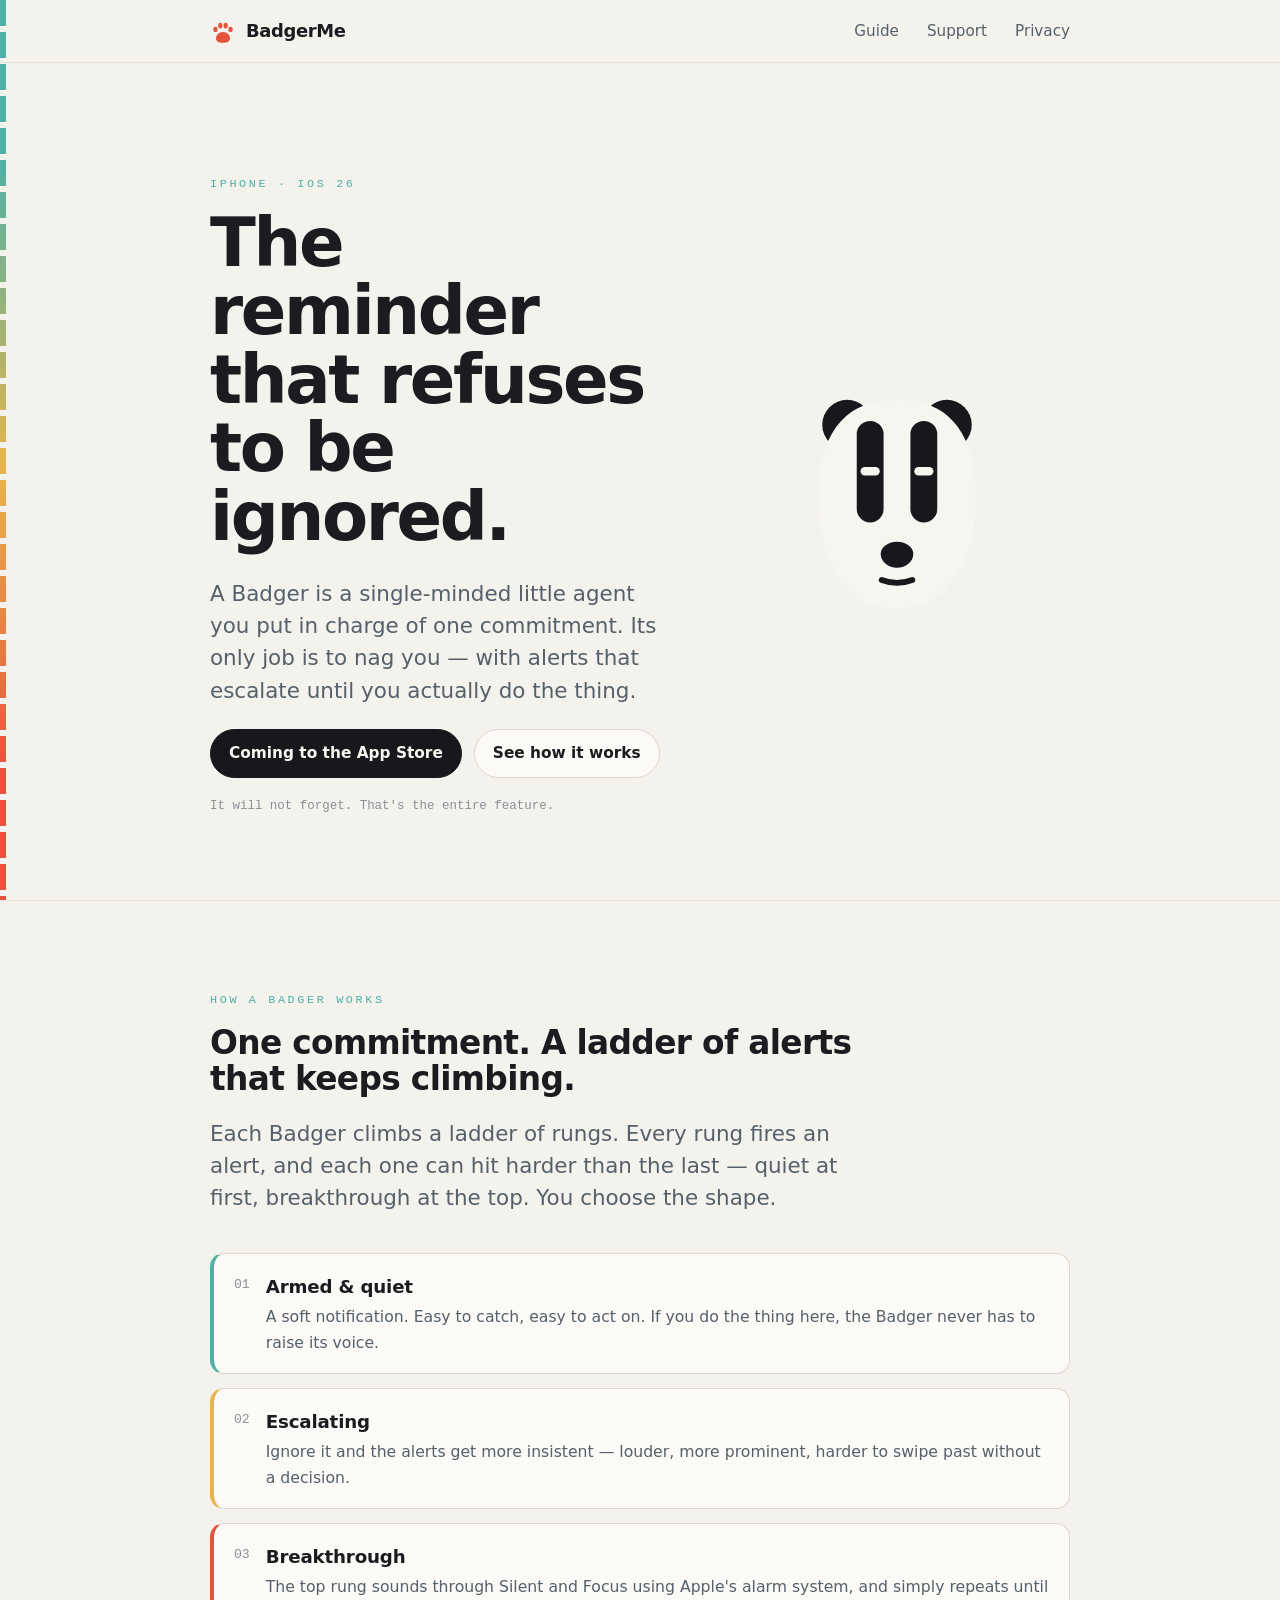
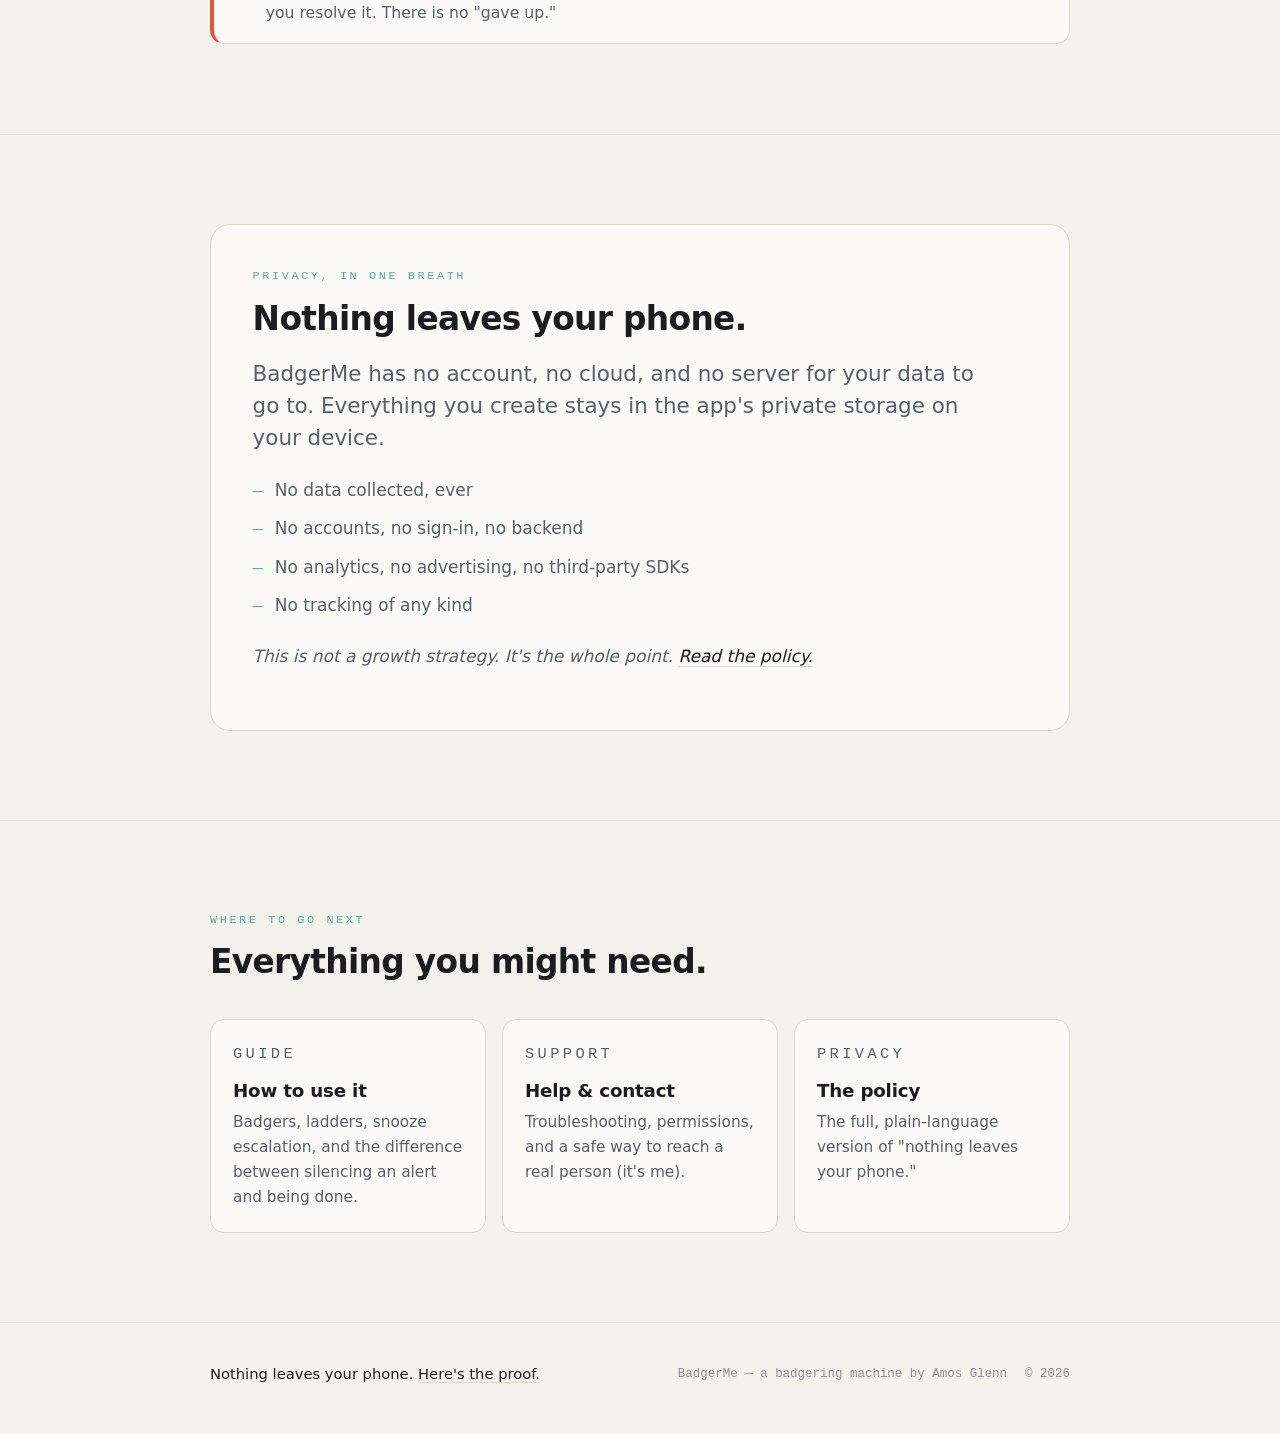
==== docs/index.html @ 1e29ae5a "changed name of pages directory" ====
<!DOCTYPE html>
<html lang="en">
<head>
<meta charset="utf-8">
<meta name="viewport" content="width=device-width, initial-scale=1">
<title>BadgerMe — the reminder that refuses to be ignored</title>
<meta name="description" content="BadgerMe puts a single-minded little agent in charge of one commitment. It nags you with alerts that escalate until you actually do the thing. On your device only — nothing is collected.">
<link rel="icon" href="data:image/svg+xml,%3Csvg%20xmlns='http://www.w3.org/2000/svg'%20viewBox='0%200%2048%2052'%3E%3Cg%20fill='%23e5533d'%3E%3Cellipse%20cx='10'%20cy='23'%20rx='4'%20ry='5'/%3E%3Cellipse%20cx='19'%20cy='16'%20rx='4'%20ry='5.5'/%3E%3Cellipse%20cx='29'%20cy='16'%20rx='4'%20ry='5.5'/%3E%3Cellipse%20cx='38'%20cy='23'%20rx='4'%20ry='5'/%3E%3Cpath%20d='M24%2028c8%200%2013%206%2013%2012%200%205-5%208-13%208s-13-3-13-8c0-6%205-12%2013-12z'/%3E%3C/g%3E%3C/svg%3E">
<link rel="stylesheet" href="styles.css">
</head>
<body>
<div class="spine-rail" aria-hidden="true"><div class="spine"></div></div>

<header class="site-head">
  <div class="wrap">
    <a class="brand" href="index.html" aria-label="BadgerMe home">
      <svg class="paw" viewBox="0 0 48 52" aria-hidden="true">
        <g fill="currentColor">
          <ellipse cx="10" cy="23" rx="4" ry="5"/>
          <ellipse cx="19" cy="16" rx="4" ry="5.5"/>
          <ellipse cx="29" cy="16" rx="4" ry="5.5"/>
          <ellipse cx="38" cy="23" rx="4" ry="5"/>
          <path d="M24 28c8 0 13 6 13 12 0 5-5 8-13 8s-13-3-13-8c0-6 5-12 13-12z"/>
        </g>
      </svg>
      <span class="wordmark">BadgerMe</span>
    </a>
    <nav class="nav" aria-label="Primary">
      <a href="guide.html">Guide</a>
      <a href="support.html">Support</a>
      <a href="privacy.html">Privacy</a>
    </nav>
  </div>
</header>

<main>
  <section class="hero">
    <div class="wrap hero-grid">
      <div>
        <p class="eyebrow">iPhone · iOS 26</p>
        <h1>The reminder that refuses to be ignored.</h1>
        <p class="lede">A Badger is a single-minded little agent you put in charge of one commitment. Its only job is to nag you — with alerts that escalate until you actually do the thing.</p>
        <div class="cta-row">
          <span class="btn btn-primary" aria-disabled="true">Coming to the App Store</span>
          <a class="btn" href="guide.html">See how it works</a>
        </div>
        <p class="pill-note" style="margin-top:1.1rem">It will not forget. That's the entire feature.</p>
      </div>
      <div>
        <!-- Placeholder mark: a deadpan, front-facing geometric badger.
             Swap for the finished Illustrator portrait when ready. -->
        <svg class="badger-face" viewBox="0 0 120 134" role="img" aria-label="A deadpan geometric badger, front on">
          <!-- ears behind the head -->
          <circle class="bf-dark" cx="34" cy="27" r="13"/>
          <circle class="bf-dark" cx="86" cy="27" r="13"/>
          <!-- head -->
          <path class="bf-bone" d="M60 14 C90 14 101 35 101 65 C101 101 85 123 60 123 C35 123 19 101 19 65 C19 35 30 14 60 14 Z"/>
          <!-- the two signature brow stripes -->
          <rect class="bf-dark" x="39" y="25" width="14" height="53" rx="7"/>
          <rect class="bf-dark" x="67" y="25" width="14" height="53" rx="7"/>
          <!-- flat deadpan eyes, set into the stripes -->
          <rect class="bf-bone" x="41" y="49" width="10" height="4.5" rx="2.25"/>
          <rect class="bf-bone" x="69" y="49" width="10" height="4.5" rx="2.25"/>
          <!-- nose -->
          <path class="bf-dark" d="M60 88 c5 0 8.5 3 8.5 6.4 c0 4-4 7.2-8.5 7.2 c-4.5 0-8.5-3.2-8.5-7.2 c0-3.4 3.5-6.4 8.5-6.4 Z"/>
          <!-- flat mouth -->
          <path class="bf-mouth" d="M52 108 Q60 111 68 108"/>
        </svg>
      </div>
    </div>
  </section>

  <section class="section" id="how">
    <div class="wrap">
      <div class="section-head">
        <p class="eyebrow">How a Badger works</p>
        <h2>One commitment. A ladder of alerts that keeps climbing.</h2>
        <p class="lede" style="max-width:52ch">Each Badger climbs a ladder of rungs. Every rung fires an alert, and each one can hit harder than the last — quiet at first, breakthrough at the top. You choose the shape.</p>
      </div>
      <div class="ladder">
        <div class="rung cool">
          <span class="rung-no">01</span>
          <div>
            <h3>Armed &amp; quiet</h3>
            <p>A soft notification. Easy to catch, easy to act on. If you do the thing here, the Badger never has to raise its voice.</p>
          </div>
        </div>
        <div class="rung warm">
          <span class="rung-no">02</span>
          <div>
            <h3>Escalating</h3>
            <p>Ignore it and the alerts get more insistent — louder, more prominent, harder to swipe past without a decision.</p>
          </div>
        </div>
        <div class="rung hot">
          <span class="rung-no">03</span>
          <div>
            <h3>Breakthrough</h3>
            <p>The top rung sounds through Silent and Focus using Apple's alarm system, and simply repeats until you resolve it. There is no "gave up."</p>
          </div>
        </div>
      </div>
    </div>
  </section>

  <section class="section" id="privacy">
    <div class="wrap">
      <div class="panel">
        <p class="eyebrow">Privacy, in one breath</p>
        <h2>Nothing leaves your phone.</h2>
        <p class="lede" style="max-width:54ch">BadgerMe has no account, no cloud, and no server for your data to go to. Everything you create stays in the app's private storage on your device.</p>
        <ul class="manifest">
          <li><span class="tick">—</span> No data collected, ever</li>
          <li><span class="tick">—</span> No accounts, no sign-in, no backend</li>
          <li><span class="tick">—</span> No analytics, no advertising, no third-party SDKs</li>
          <li><span class="tick">—</span> No tracking of any kind</li>
        </ul>
        <p class="beat" style="margin-top:1.4rem">This is not a growth strategy. It's the whole point. <a href="privacy.html">Read the policy.</a></p>
      </div>
    </div>
  </section>

  <section class="section" id="learn">
    <div class="wrap">
      <div class="section-head">
        <p class="eyebrow">Where to go next</p>
        <h2>Everything you might need.</h2>
      </div>
      <div class="cards">
        <a class="card" href="guide.html">
          <p class="eyebrow">Guide</p>
          <h3>How to use it</h3>
          <p>Badgers, ladders, snooze escalation, and the difference between silencing an alert and being done.</p>
        </a>
        <a class="card" href="support.html">
          <p class="eyebrow">Support</p>
          <h3>Help &amp; contact</h3>
          <p>Troubleshooting, permissions, and a safe way to reach a real person (it's me).</p>
        </a>
        <a class="card" href="privacy.html">
          <p class="eyebrow">Privacy</p>
          <h3>The policy</h3>
          <p>The full, plain-language version of "nothing leaves your phone."</p>
        </a>
      </div>
    </div>
  </section>
</main>

<footer class="site-foot">
  <div class="wrap">
    <div class="foot-priv">Nothing leaves your phone. <a href="privacy.html">Here's the proof.</a></div>
    <div class="foot-meta">
      <span>BadgerMe — a badgering machine by Amos Glenn</span>
      <span>© 2026</span>
    </div>
  </div>
</footer>

<script src="app.js"></script>
</body>
</html>
---- docs/styles.css ----
/* BadgerMe — site styles
   No external requests: system fonts only, no analytics, no trackers.
   A privacy app shouldn't have a website that phones home.

   Colour discipline (the "identity ⊥ escalation" rule):
   - IDENTITY tokens (fur / bone / stripe / lines) are persistent and neutral.
   - ESCALATION tokens (cool → warm → hot) encode heat ONLY. They appear on the
     spine and on genuine escalation cues, never as general-purpose accents. */

:root {
  /* identity — persistent */
  --bg:        #14171c;
  --surface:   #1b1f26;
  --surface-2: #222833;
  --line:      #2a313c;
  --line-soft: #21272f;
  --ink:       #e9e6de;   /* bone text */
  --ink-dim:   #9aa1ac;
  --ink-faint: #6b7280;
  --bone:      #f2f0e9;   /* badger's face */
  --stripe:    #0e1013;   /* the brow stripes */

  /* escalation — heat only */
  --cool: #4fb0a5;
  --warm: #e8b54b;
  --hot:  #e5533d;

  --focus-ring: #7fd3c8;

  --font-sans: system-ui, -apple-system, "Segoe UI", Roboto, Helvetica, Arial, sans-serif;
  --font-mono: ui-monospace, "SF Mono", SFMono-Regular, Menlo, Consolas, "Liberation Mono", monospace;

  --r-sm: 8px;
  --r-md: 14px;
  --r-lg: 20px;

  --maxw: 940px;
  --readw: 680px;
  --spine-w: 6px;

  --step: clamp(3.5rem, 7vw, 6rem);
}

*, *::before, *::after { box-sizing: border-box; }

html { scroll-behavior: smooth; }
@media (prefers-reduced-motion: reduce) { html { scroll-behavior: auto; } }

body {
  margin: 0;
  background: var(--bg);
  color: var(--ink);
  font-family: var(--font-sans);
  font-size: 17px;
  line-height: 1.62;
  -webkit-font-smoothing: antialiased;
  text-rendering: optimizeLegibility;
}

a { color: var(--ink); text-decoration: none; border-bottom: 1px solid var(--line); transition: border-color .15s ease, color .15s ease; }
a:hover { border-color: var(--cool); }

:focus-visible { outline: 2px solid var(--focus-ring); outline-offset: 3px; border-radius: 3px; }

/* ---------- the escalation spine (signature) ---------- */
.spine-rail {
  position: fixed;
  top: 0; left: 0; bottom: 0;
  width: var(--spine-w);
  z-index: 40;
  pointer-events: none;
}
.spine {
  width: 100%; height: 100%;
  background: linear-gradient(180deg,
    var(--cool) 0%,
    var(--cool) 18%,
    var(--warm) 52%,
    var(--hot)  86%,
    var(--hot) 100%);
  /* rung notches: transparent gaps punched by the page background */
  -webkit-mask: repeating-linear-gradient(180deg,
    #000 0 26px, transparent 26px 32px);
          mask: repeating-linear-gradient(180deg,
    #000 0 26px, transparent 26px 32px);
  clip-path: inset(0 0 0 0);
  animation: spine-fill 1.1s cubic-bezier(.2,.7,.2,1) both;
}
@keyframes spine-fill { from { clip-path: inset(0 0 100% 0); } to { clip-path: inset(0 0 0 0); } }
@media (prefers-reduced-motion: reduce) { .spine { animation: none; } }
@media (max-width: 720px) { .spine-rail { display: none; } }

/* ---------- layout ---------- */
.wrap { max-width: var(--maxw); margin: 0 auto; padding: 0 clamp(20px, 5vw, 40px); }

.site-head {
  position: sticky; top: 0; z-index: 30;
  background: color-mix(in srgb, var(--bg) 86%, transparent);
  backdrop-filter: blur(10px);
  border-bottom: 1px solid var(--line-soft);
}
.site-head .wrap { display: flex; align-items: center; justify-content: space-between; height: 62px; }

.brand { display: inline-flex; align-items: center; gap: 10px; border: 0; }
.brand .paw { width: 26px; height: 28px; color: var(--hot); flex: none; }
.wordmark { font-weight: 800; letter-spacing: -0.02em; font-size: 1.12rem; }

.nav { display: flex; gap: clamp(14px, 3vw, 28px); }
.nav a { border: 0; font-size: 0.95rem; color: var(--ink-dim); }
.nav a:hover { color: var(--ink); }
.nav a[aria-current="page"] { color: var(--ink); border-bottom: 2px solid var(--hot); padding-bottom: 2px; }

/* ---------- shared type devices ---------- */
.eyebrow {
  font-family: var(--font-mono);
  font-size: 0.74rem;
  letter-spacing: 0.22em;
  text-transform: uppercase;
  color: var(--cool);
  margin: 0 0 0.9rem;
}
h1 { font-size: clamp(2.5rem, 7vw, 4.2rem); line-height: 1.02; letter-spacing: -0.035em; font-weight: 800; margin: 0 0 0.4em; }
h2 { font-size: clamp(1.5rem, 3.4vw, 2.05rem); line-height: 1.1; letter-spacing: -0.02em; font-weight: 800; margin: 0 0 0.6em; }
h3 { font-size: 1.14rem; letter-spacing: -0.01em; font-weight: 700; margin: 0 0 0.35em; }
.lede { font-size: clamp(1.12rem, 2.2vw, 1.34rem); color: var(--ink-dim); line-height: 1.5; max-width: 34ch; }
.beat { color: var(--ink-dim); font-style: italic; }

/* ---------- hero ---------- */
.hero { padding: clamp(3rem, 9vw, 7rem) 0 clamp(2.5rem, 6vw, 4.5rem); }
.hero-grid { display: grid; grid-template-columns: 1fr; gap: clamp(2rem, 5vw, 3rem); align-items: center; }
@media (min-width: 780px) { .hero-grid { grid-template-columns: 1.35fr 1fr; } }
.hero h1 { margin-top: 0.2em; }
.hero .lede { margin: 0.2em 0 1.4rem; }

.badger-face { width: min(230px, 60vw); height: auto; display: block; margin: 0 auto; }
.bf-bone { fill: var(--bone); }
.bf-dark { fill: var(--stripe); }
.bf-mouth { fill: none; stroke: var(--stripe); stroke-width: 3; stroke-linecap: round; }

.cta-row { display: flex; flex-wrap: wrap; gap: 12px; align-items: center; margin-top: 0.4rem; }
.btn {
  display: inline-flex; align-items: center; gap: 8px;
  padding: 11px 18px; border-radius: 999px;
  font-weight: 650; font-size: 0.96rem;
  border: 1px solid var(--line);
  background: var(--surface); color: var(--ink);
  cursor: pointer;
}
.btn:hover { border-color: var(--cool); }
.btn-primary { background: var(--ink); color: #14171c; border-color: var(--ink); font-weight: 700; }
.btn-primary:hover { background: #fff; border-color: #fff; }
.pill-note { font-family: var(--font-mono); font-size: 0.78rem; color: var(--ink-faint); }

/* ---------- sections ---------- */
.section { padding: var(--step) 0; border-top: 1px solid var(--line-soft); }
.section-head { max-width: var(--readw); margin-bottom: 2.4rem; }

/* the ladder mini-diagram */
.ladder { display: grid; gap: 14px; }
.rung {
  display: grid; grid-template-columns: auto 1fr; gap: 16px; align-items: start;
  padding: 18px 20px; border-radius: var(--r-md);
  background: var(--surface); border: 1px solid var(--line);
  border-left: 4px solid var(--heat, var(--line));
}
.rung .rung-no { font-family: var(--font-mono); font-size: 0.82rem; color: var(--ink-faint); padding-top: 2px; }
.rung h3 { margin-bottom: 0.15em; }
.rung p { margin: 0; color: var(--ink-dim); font-size: 0.98rem; }
.rung.cool { --heat: var(--cool); }
.rung.warm { --heat: var(--warm); }
.rung.hot  { --heat: var(--hot); }

/* privacy panel */
.panel {
  background: var(--surface); border: 1px solid var(--line);
  border-radius: var(--r-lg); padding: clamp(1.6rem, 4vw, 2.6rem);
}
.panel h2 { margin-bottom: 0.3em; }
.manifest { display: grid; gap: 10px; margin: 1.4rem 0 0; padding: 0; list-style: none; }
.manifest li { display: flex; gap: 12px; align-items: baseline; color: var(--ink-dim); }
.manifest .tick { color: var(--cool); font-family: var(--font-mono); flex: none; }

/* three content cards */
.cards { display: grid; gap: 16px; grid-template-columns: 1fr; }
@media (min-width: 680px) { .cards { grid-template-columns: repeat(3, 1fr); } }
.card {
  display: block; border: 1px solid var(--line); border-radius: var(--r-md);
  background: var(--surface); padding: 22px; color: var(--ink);
}
.card:hover { border-color: var(--cool); }
.card .eyebrow { margin-bottom: 0.6rem; }
.card h3 { margin-bottom: 0.25em; }
.card p { margin: 0; color: var(--ink-dim); font-size: 0.96rem; }

/* ---------- long-form prose (guide / support / privacy) ---------- */
.doc { padding: clamp(2.6rem, 6vw, 4.5rem) 0 5rem; }
.doc-head { max-width: var(--readw); margin-bottom: 2.6rem; }
.doc-head h1 { font-size: clamp(2.1rem, 5.5vw, 3.2rem); }
.updated { font-family: var(--font-mono); font-size: 0.78rem; color: var(--ink-faint); margin-top: 0.6rem; }

.prose { max-width: var(--readw); }
.prose > section { padding-top: 2.6rem; margin-top: 2.6rem; border-top: 1px solid var(--line-soft); }
.prose > section:first-child { border-top: 0; margin-top: 0; padding-top: 0; }
.prose p { color: var(--ink); }
.prose p + p { margin-top: 1rem; }
.prose strong { color: var(--ink); font-weight: 700; }
.prose .beat { display: block; margin-top: 0.9rem; }
.prose ul { padding-left: 1.1rem; margin: 1rem 0; }
.prose li { margin: 0.5rem 0; color: var(--ink-dim); }
.prose li strong { color: var(--ink); }

/* FAQ */
.faq { max-width: var(--readw); display: grid; gap: 10px; }
.faq details {
  border: 1px solid var(--line); border-radius: var(--r-md);
  background: var(--surface); padding: 2px 20px;
}
.faq details[open] { border-color: color-mix(in srgb, var(--cool) 45%, var(--line)); }
.faq summary {
  cursor: pointer; list-style: none; padding: 16px 0;
  font-weight: 650; display: flex; justify-content: space-between; gap: 14px; align-items: center;
}
.faq summary::-webkit-details-marker { display: none; }
.faq summary::after { content: "+"; font-family: var(--font-mono); color: var(--cool); font-size: 1.2rem; flex: none; }
.faq details[open] summary::after { content: "–"; }
.faq details > p { margin: 0 0 16px; color: var(--ink-dim); }

/* contact block */
.contact { max-width: var(--readw); margin-top: 2.8rem; padding-top: 2.6rem; border-top: 1px solid var(--line-soft); }
.contact-out { font-family: var(--font-mono); margin-top: 1rem; color: var(--ink); min-height: 1.4em; }

/* ---------- footer ---------- */
.site-foot { border-top: 1px solid var(--line-soft); padding: 2.4rem 0 3rem; color: var(--ink-dim); font-size: 0.92rem; }
.site-foot .wrap { display: flex; flex-wrap: wrap; gap: 10px 28px; justify-content: space-between; align-items: center; }
.foot-priv { color: var(--ink); }
.foot-meta { display: flex; flex-wrap: wrap; gap: 8px 18px; align-items: center; font-family: var(--font-mono); font-size: 0.78rem; color: var(--ink-faint); }
.linkish { background: none; border: 0; border-bottom: 1px solid var(--line); color: var(--ink-dim); font: inherit; cursor: pointer; padding: 0; }
.linkish:hover { border-color: var(--cool); color: var(--ink); }

/* ---------- light mode (dark-first, but don't blind light-mode users) ---------- */
@media (prefers-color-scheme: light) {
  :root {
    --bg:        #f4f2ec;
    --surface:   #fbfaf6;
    --surface-2: #efece3;
    --line:      #ddd8cc;
    --line-soft: #e6e2d7;
    --ink:       #1a1c20;
    --ink-dim:   #55606b;
    --ink-faint: #8a8f99;
    --bone:      #f7f5ef;
    --stripe:    #16181c;
  }
  .btn-primary { background: #16181c; color: #f7f5ef; border-color: #16181c; }
  .btn-primary:hover { background: #000; border-color: #000; }
  .site-head { background: color-mix(in srgb, var(--bg) 82%, transparent); }
}
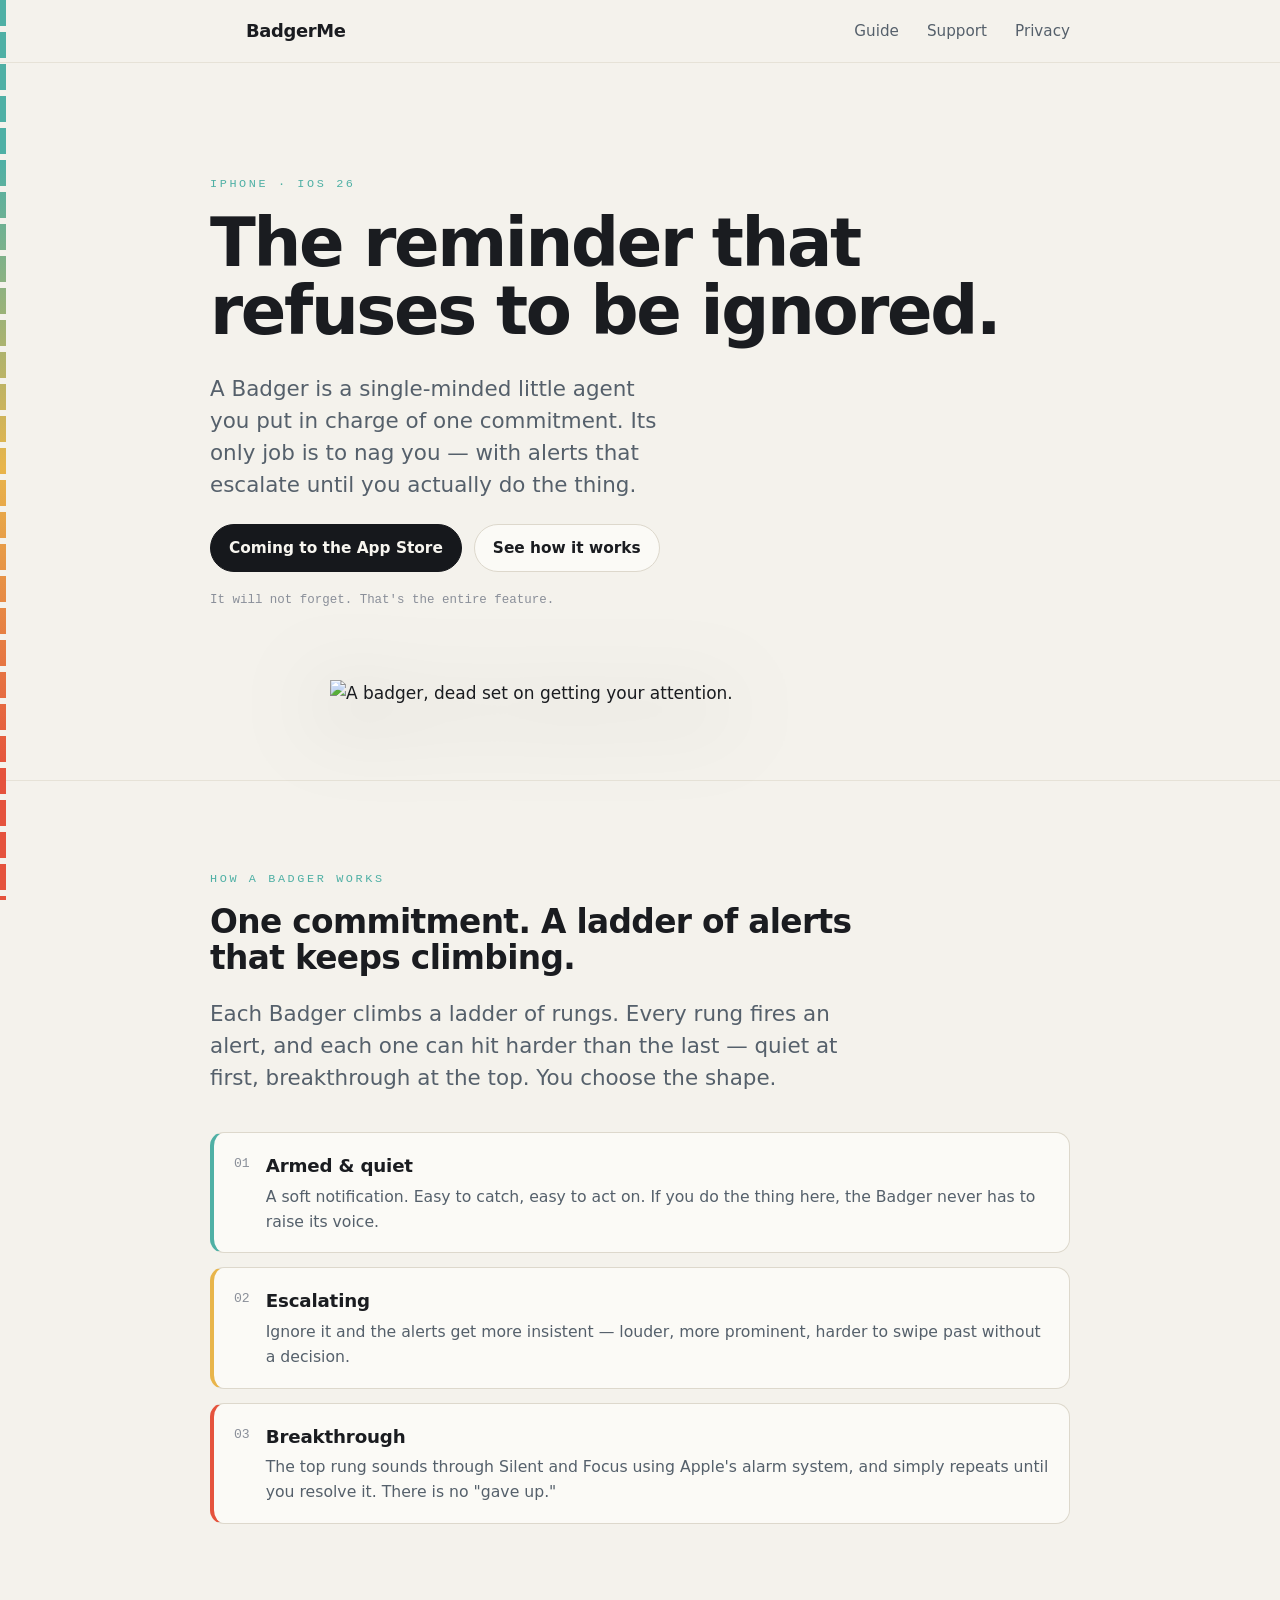
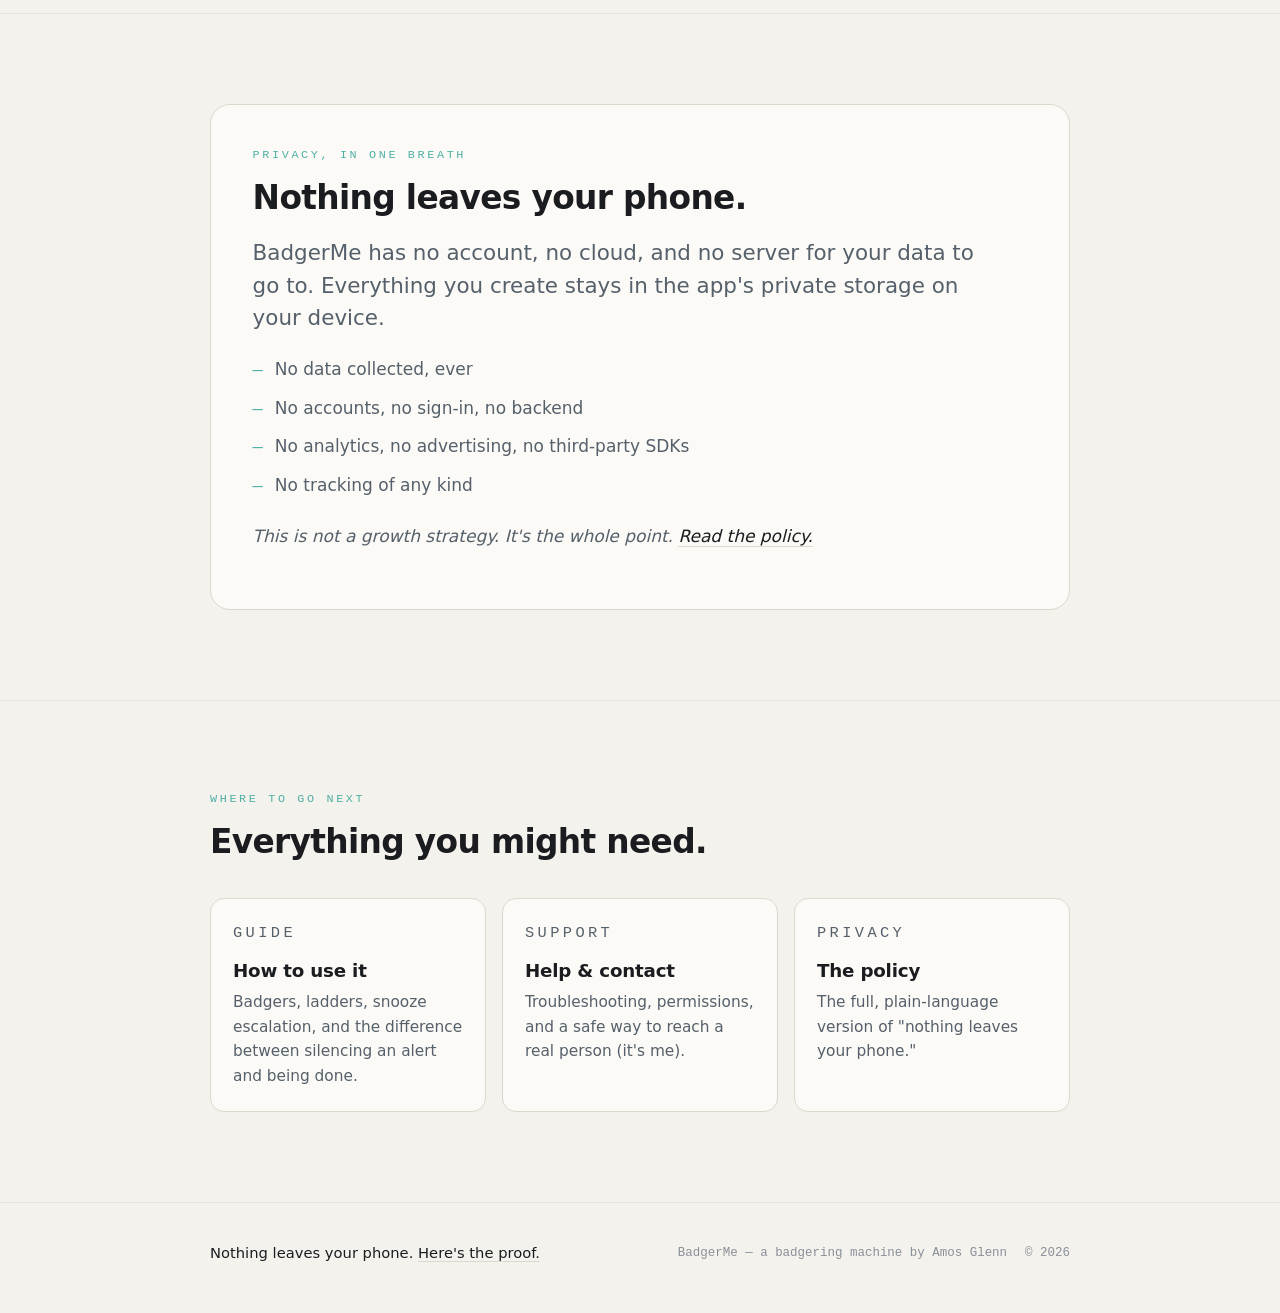
==== commit d15a8a3a: "feat: refresh app icon + badger symbol art Replace app icon PNGs (default/dark opaque; tinted retain" ====
--- a/docs/index.html
+++ b/docs/index.html
@@ -3,9 +3,9 @@
 <head>
 <meta charset="utf-8">
 <meta name="viewport" content="width=device-width, initial-scale=1">
-<title>BadgerMe — the reminder that refuses to be ignored</title>
+<title>BadgerMe: The reminder that refuses to be ignored</title>
 <meta name="description" content="BadgerMe puts a single-minded little agent in charge of one commitment. It nags you with alerts that escalate until you actually do the thing. On your device only — nothing is collected.">
-<link rel="icon" href="data:image/svg+xml,%3Csvg%20xmlns='http://www.w3.org/2000/svg'%20viewBox='0%200%2048%2052'%3E%3Cg%20fill='%23e5533d'%3E%3Cellipse%20cx='10'%20cy='23'%20rx='4'%20ry='5'/%3E%3Cellipse%20cx='19'%20cy='16'%20rx='4'%20ry='5.5'/%3E%3Cellipse%20cx='29'%20cy='16'%20rx='4'%20ry='5.5'/%3E%3Cellipse%20cx='38'%20cy='23'%20rx='4'%20ry='5'/%3E%3Cpath%20d='M24%2028c8%200%2013%206%2013%2012%200%205-5%208-13%208s-13-3-13-8c0-6%205-12%2013-12z'/%3E%3C/g%3E%3C/svg%3E">
+<link rel="icon" href="favicon.svg">
 <link rel="stylesheet" href="styles.css">
 </head>
 <body>
@@ -14,15 +14,7 @@
 <header class="site-head">
   <div class="wrap">
     <a class="brand" href="index.html" aria-label="BadgerMe home">
-      <svg class="paw" viewBox="0 0 48 52" aria-hidden="true">
-        <g fill="currentColor">
-          <ellipse cx="10" cy="23" rx="4" ry="5"/>
-          <ellipse cx="19" cy="16" rx="4" ry="5.5"/>
-          <ellipse cx="29" cy="16" rx="4" ry="5.5"/>
-          <ellipse cx="38" cy="23" rx="4" ry="5"/>
-          <path d="M24 28c8 0 13 6 13 12 0 5-5 8-13 8s-13-3-13-8c0-6 5-12 13-12z"/>
-        </g>
-      </svg>
+      <span class="logo" aria-hidden="true"></span>
       <span class="wordmark">BadgerMe</span>
     </a>
     <nav class="nav" aria-label="Primary">
@@ -47,25 +39,7 @@
         <p class="pill-note" style="margin-top:1.1rem">It will not forget. That's the entire feature.</p>
       </div>
       <div>
-        <!-- Placeholder mark: a deadpan, front-facing geometric badger.
-             Swap for the finished Illustrator portrait when ready. -->
-        <svg class="badger-face" viewBox="0 0 120 134" role="img" aria-label="A deadpan geometric badger, front on">
-          <!-- ears behind the head -->
-          <circle class="bf-dark" cx="34" cy="27" r="13"/>
-          <circle class="bf-dark" cx="86" cy="27" r="13"/>
-          <!-- head -->
-          <path class="bf-bone" d="M60 14 C90 14 101 35 101 65 C101 101 85 123 60 123 C35 123 19 101 19 65 C19 35 30 14 60 14 Z"/>
-          <!-- the two signature brow stripes -->
-          <rect class="bf-dark" x="39" y="25" width="14" height="53" rx="7"/>
-          <rect class="bf-dark" x="67" y="25" width="14" height="53" rx="7"/>
-          <!-- flat deadpan eyes, set into the stripes -->
-          <rect class="bf-bone" x="41" y="49" width="10" height="4.5" rx="2.25"/>
-          <rect class="bf-bone" x="69" y="49" width="10" height="4.5" rx="2.25"/>
-          <!-- nose -->
-          <path class="bf-dark" d="M60 88 c5 0 8.5 3 8.5 6.4 c0 4-4 7.2-8.5 7.2 c-4.5 0-8.5-3.2-8.5-7.2 c0-3.4 3.5-6.4 8.5-6.4 Z"/>
-          <!-- flat mouth -->
-          <path class="bf-mouth" d="M52 108 Q60 111 68 108"/>
-        </svg>
+        <img class="hero-illu" src="BadgerMe-appIcon.svg" alt="A badger, dead set on getting your attention." width="25%">
       </div>
     </div>
   </section>
--- a/docs/styles.css
+++ b/docs/styles.css
@@ -102,7 +102,14 @@
 .site-head .wrap { display: flex; align-items: center; justify-content: space-between; height: 62px; }
 
 .brand { display: inline-flex; align-items: center; gap: 10px; border: 0; }
-.brand .paw { width: 26px; height: 28px; color: var(--hot); flex: none; }
+/* brand mark: the badgerprint disc, tinted via mask so it flips with the
+   colour scheme and wears the IDENTITY colour — never escalation heat. */
+.brand .logo {
+  width: 26px; height: 26px; flex: none; display: block;
+  background-color: var(--ink);
+  -webkit-mask: url("badgerprint-large.svg") center / contain no-repeat;
+          mask: url("badgerprint-large.svg") center / contain no-repeat;
+}
 .wordmark { font-weight: 800; letter-spacing: -0.02em; font-size: 1.12rem; }
 
 .nav { display: flex; gap: clamp(14px, 3vw, 28px); }
@@ -127,15 +134,21 @@
 
 /* ---------- hero ---------- */
 .hero { padding: clamp(3rem, 9vw, 7rem) 0 clamp(2.5rem, 6vw, 4.5rem); }
-.hero-grid { display: grid; grid-template-columns: 1fr; gap: clamp(2rem, 5vw, 3rem); align-items: center; }
-@media (min-width: 780px) { .hero-grid { grid-template-columns: 1.35fr 1fr; } }
+/* Stacked hero: value prop first, then the badger as a full-width banner.
+   The illustration is ~2:1, so a banner reads far better than a narrow column. */
+.hero-grid { display: grid; grid-template-columns: 1fr; gap: clamp(1.2rem, 3vw, 2rem); }
 .hero h1 { margin-top: 0.2em; }
 .hero .lede { margin: 0.2em 0 1.4rem; }
 
-.badger-face { width: min(230px, 60vw); height: auto; display: block; margin: 0 auto; }
-.bf-bone { fill: var(--bone); }
-.bf-dark { fill: var(--stripe); }
-.bf-mouth { fill: none; stroke: var(--stripe); stroke-width: 3; stroke-linecap: round; }
+/* Finished multi-tone artwork — never recoloured. Just sized and lifted a
+   touch off the near-matching background with a whisper of glow + a soft shadow. */
+.hero-illu {
+  display: block; height: auto;
+  width: min(100%, 620px);
+  margin: 1.6rem auto 0;
+  //background: radial-gradient(58% 62% at 50% 46%, rgba(233,230,222,0.05), transparent 72%);
+  filter: drop-shadow(0 16px 40px rgba(0,0,0,0.5));
+}
 
 .cta-row { display: flex; flex-wrap: wrap; gap: 12px; align-items: center; margin-top: 0.4rem; }
 .btn {
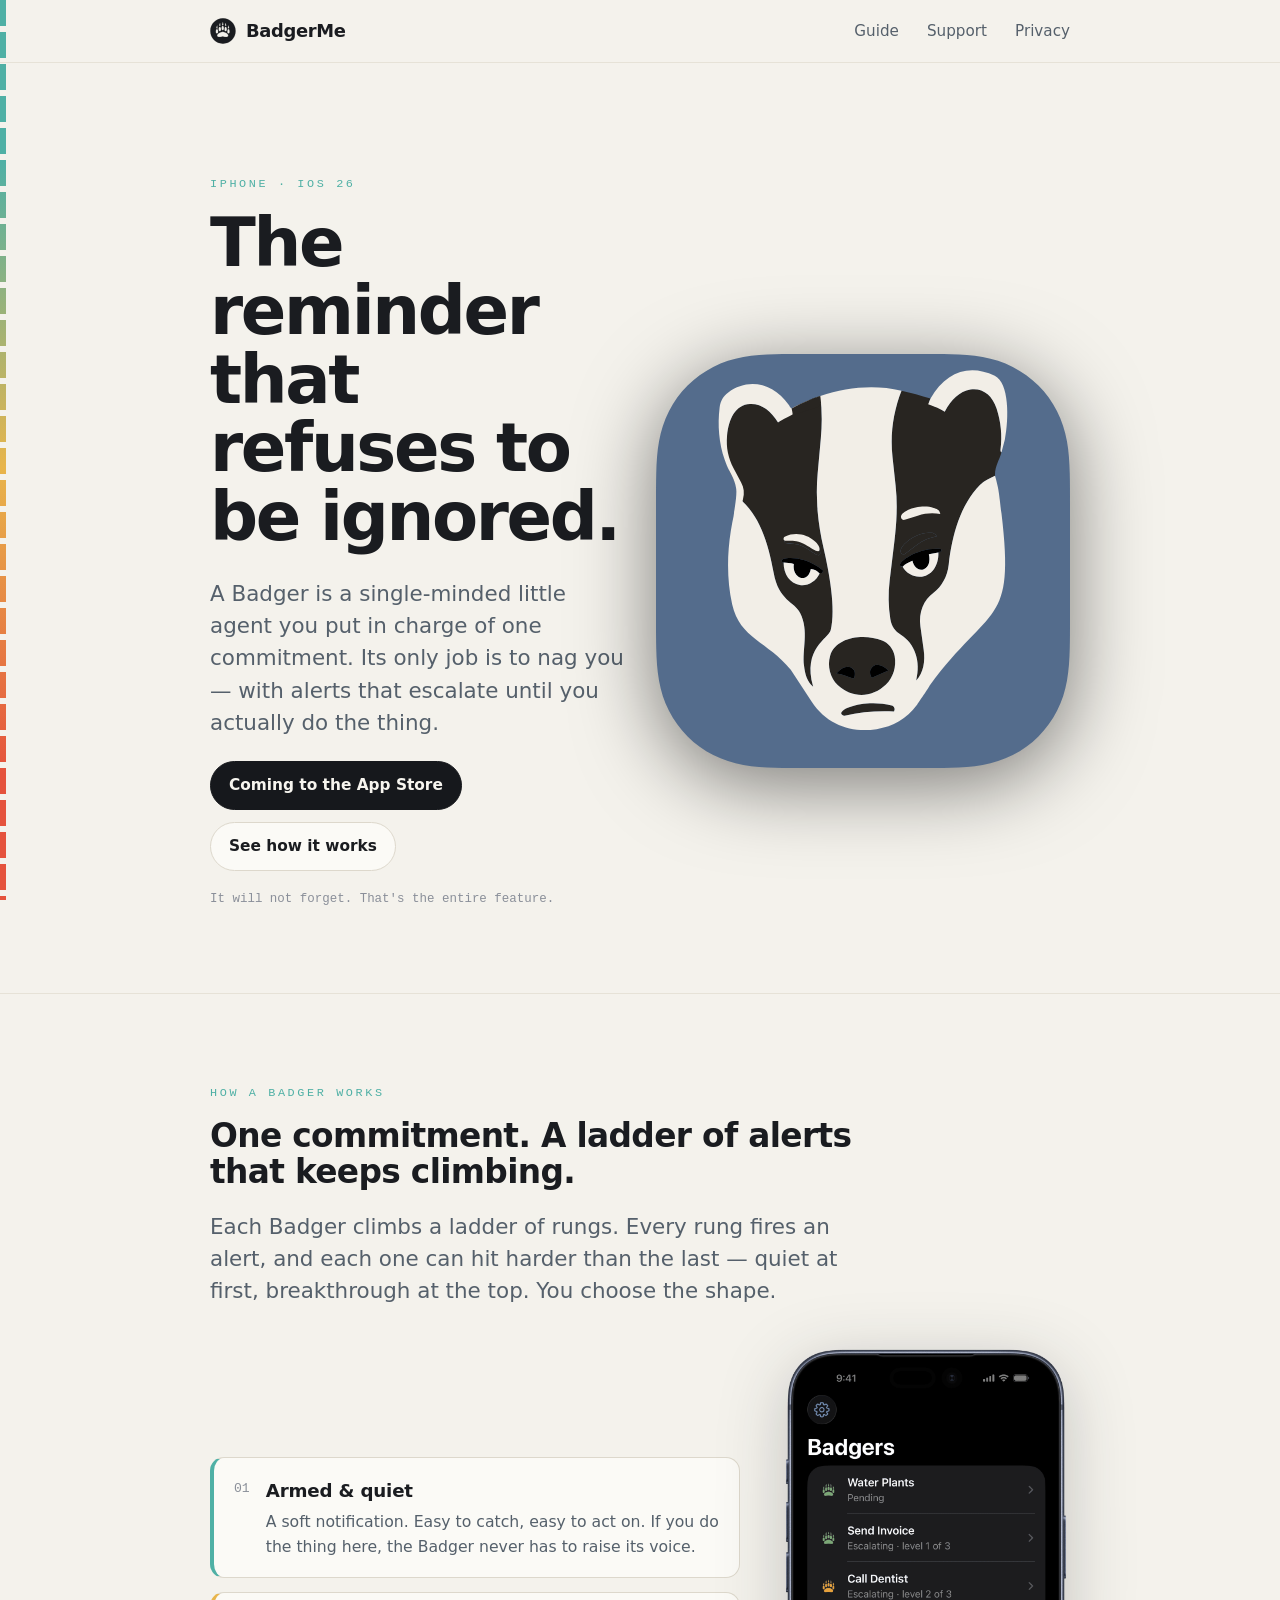
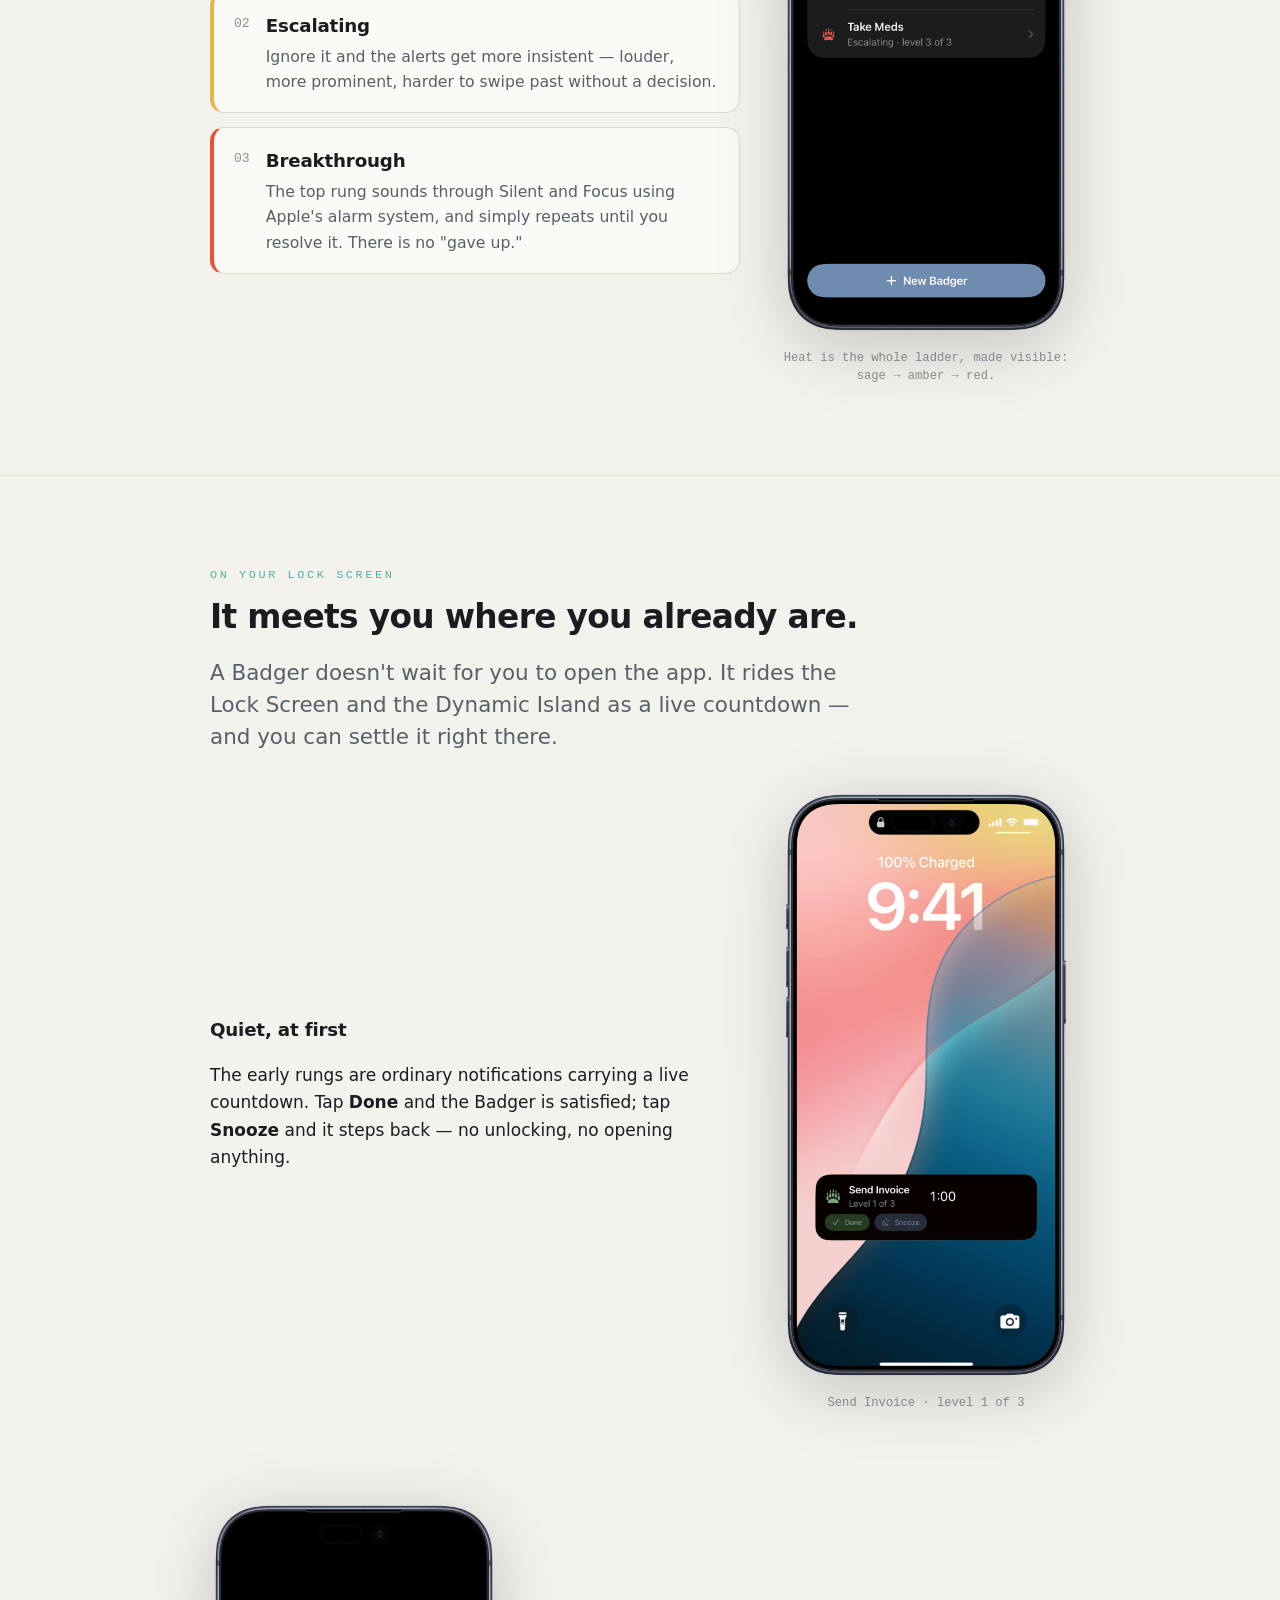
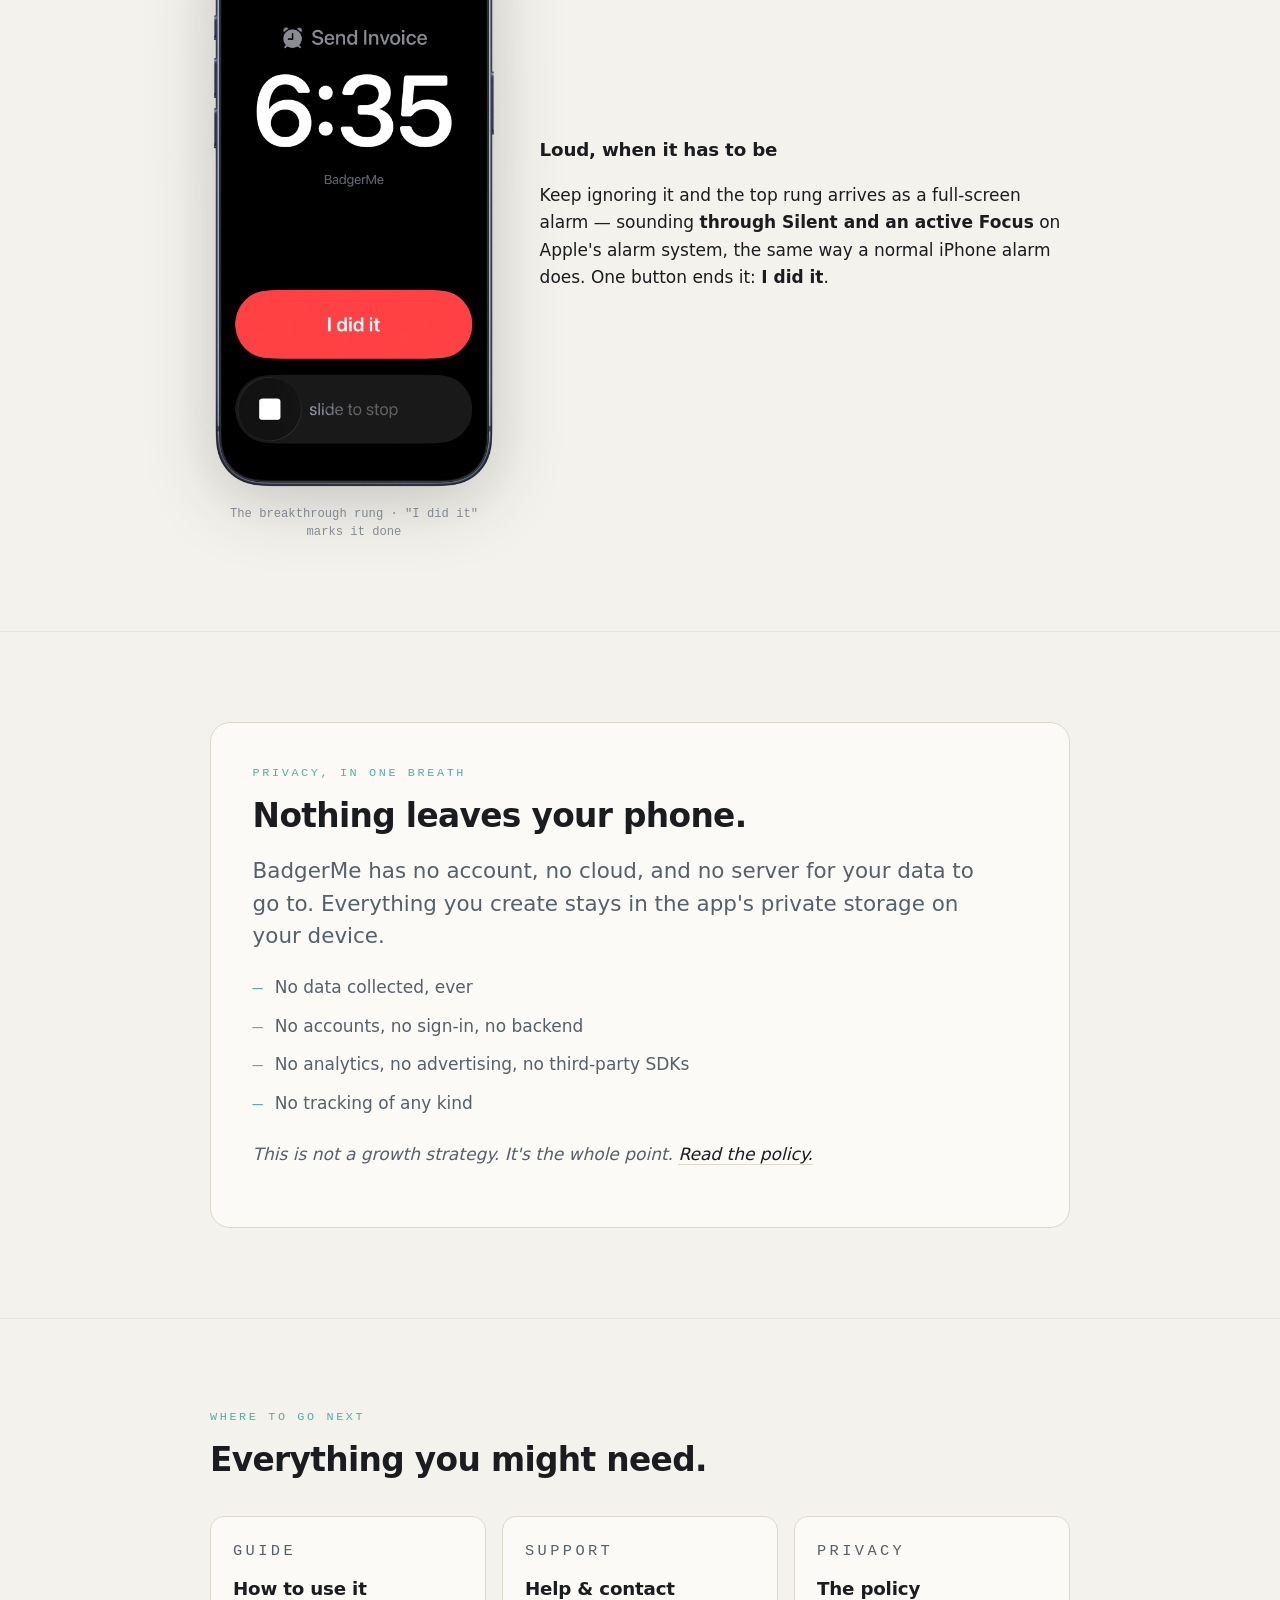
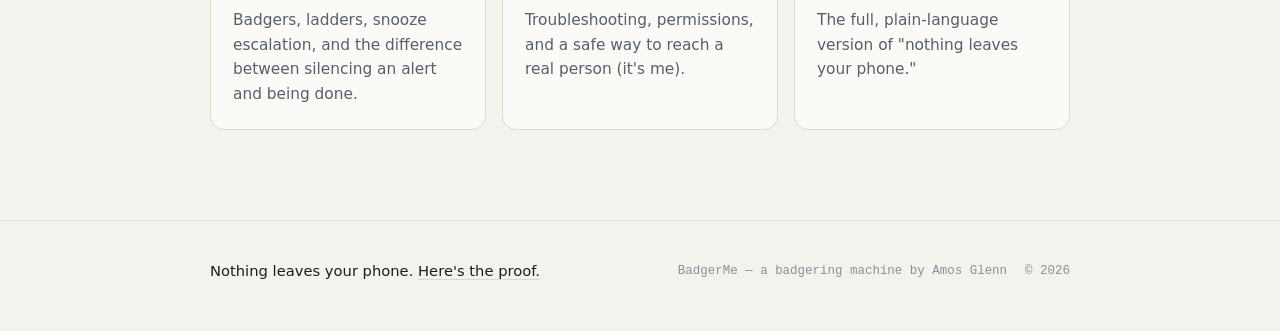
==== commit f52795d4: "feat(site): add app screenshots and fix responsive layout - Weave the 5 screenshots into index/guide" ====
--- a/docs/index.html
+++ b/docs/index.html
@@ -5,7 +5,7 @@
 <meta name="viewport" content="width=device-width, initial-scale=1">
 <title>BadgerMe: The reminder that refuses to be ignored</title>
 <meta name="description" content="BadgerMe puts a single-minded little agent in charge of one commitment. It nags you with alerts that escalate until you actually do the thing. On your device only — nothing is collected.">
-<link rel="icon" href="favicon.svg">
+<link rel="icon" type="image/svg+xml" href="BadgerMe-appIcon-rounded.svg">
 <link rel="stylesheet" href="styles.css">
 </head>
 <body>
@@ -39,7 +39,7 @@
         <p class="pill-note" style="margin-top:1.1rem">It will not forget. That's the entire feature.</p>
       </div>
       <div>
-        <img class="hero-illu" src="BadgerMe-appIcon.svg" alt="A badger, dead set on getting your attention." width="25%">
+        <img class="hero-illu" src="BadgerMe-appIcon-rounded.svg" alt="A badger, dead set on getting your attention.">
       </div>
     </div>
   </section>
@@ -51,28 +51,74 @@
         <h2>One commitment. A ladder of alerts that keeps climbing.</h2>
         <p class="lede" style="max-width:52ch">Each Badger climbs a ladder of rungs. Every rung fires an alert, and each one can hit harder than the last — quiet at first, breakthrough at the top. You choose the shape.</p>
       </div>
-      <div class="ladder">
-        <div class="rung cool">
-          <span class="rung-no">01</span>
-          <div>
-            <h3>Armed &amp; quiet</h3>
-            <p>A soft notification. Easy to catch, easy to act on. If you do the thing here, the Badger never has to raise its voice.</p>
+      <div class="showcase">
+        <div class="showcase-text">
+          <div class="ladder">
+            <div class="rung cool">
+              <span class="rung-no">01</span>
+              <div>
+                <h3>Armed &amp; quiet</h3>
+                <p>A soft notification. Easy to catch, easy to act on. If you do the thing here, the Badger never has to raise its voice.</p>
+              </div>
+            </div>
+            <div class="rung warm">
+              <span class="rung-no">02</span>
+              <div>
+                <h3>Escalating</h3>
+                <p>Ignore it and the alerts get more insistent — louder, more prominent, harder to swipe past without a decision.</p>
+              </div>
+            </div>
+            <div class="rung hot">
+              <span class="rung-no">03</span>
+              <div>
+                <h3>Breakthrough</h3>
+                <p>The top rung sounds through Silent and Focus using Apple's alarm system, and simply repeats until you resolve it. There is no "gave up."</p>
+              </div>
+            </div>
           </div>
         </div>
-        <div class="rung warm">
-          <span class="rung-no">02</span>
-          <div>
-            <h3>Escalating</h3>
-            <p>Ignore it and the alerts get more insistent — louder, more prominent, harder to swipe past without a decision.</p>
-          </div>
+        <figure class="showcase-media">
+          <img class="shot" width="980" height="2000"
+               src="BadgerMe-screenshot-list-web.png"
+               alt="The BadgerMe list showing four Badgers: Water Plants (pending), Send Invoice at level 1 of 3, Call Dentist at level 2 of 3, and Take Meds at level 3 of 3, each with a paw icon coloured by heat.">
+          <figcaption>Heat is the whole ladder, made visible: sage → amber → red.</figcaption>
+        </figure>
+      </div>
+    </div>
+  </section>
+
+  <section class="section" id="in-action">
+    <div class="wrap">
+      <div class="section-head">
+        <p class="eyebrow">On your Lock Screen</p>
+        <h2>It meets you where you already are.</h2>
+        <p class="lede" style="max-width:52ch">A Badger doesn't wait for you to open the app. It rides the Lock Screen and the Dynamic Island as a live countdown — and you can settle it right there.</p>
+      </div>
+
+      <div class="showcase">
+        <div class="showcase-text">
+          <h3>Quiet, at first</h3>
+          <p>The early rungs are ordinary notifications carrying a live countdown. Tap <strong>Done</strong> and the Badger is satisfied; tap <strong>Snooze</strong> and it steps back — no unlocking, no opening anything.</p>
         </div>
-        <div class="rung hot">
-          <span class="rung-no">03</span>
-          <div>
-            <h3>Breakthrough</h3>
-            <p>The top rung sounds through Silent and Focus using Apple's alarm system, and simply repeats until you resolve it. There is no "gave up."</p>
-          </div>
+        <figure class="showcase-media">
+          <img class="shot" width="980" height="2000"
+               src="BadgerMe-screenshot-live-activity-web.png"
+               alt="A BadgerMe Live Activity on the iPhone Lock Screen showing Send Invoice at level 1 of 3 with a one-minute countdown and Done and Snooze buttons.">
+          <figcaption>Send Invoice · level 1 of 3</figcaption>
+        </figure>
+      </div>
+
+      <div class="showcase reverse">
+        <div class="showcase-text">
+          <h3>Loud, when it has to be</h3>
+          <p>Keep ignoring it and the top rung arrives as a full-screen alarm — sounding <strong>through Silent and an active Focus</strong> on Apple's alarm system, the same way a normal iPhone alarm does. One button ends it: <strong>I did it</strong>.</p>
         </div>
+        <figure class="showcase-media">
+          <img class="shot" width="980" height="2000"
+               src="BadgerMe-screenshot-locked-alarm-web.png"
+               alt="A full-screen BadgerMe breakthrough alarm for Send Invoice showing a large red 'I did it' button and a slide-to-stop control.">
+          <figcaption>The breakthrough rung · "I did it" marks it done</figcaption>
+        </figure>
       </div>
     </div>
   </section>
--- a/docs/styles.css
+++ b/docs/styles.css
@@ -93,6 +93,9 @@
 /* ---------- layout ---------- */
 .wrap { max-width: var(--maxw); margin: 0 auto; padding: 0 clamp(20px, 5vw, 40px); }
 
+/* Nothing overflows its width. Media is fluid down to any viewport. */
+img, svg, video { max-width: 100%; height: auto; }
+
 .site-head {
   position: sticky; top: 0; z-index: 30;
   background: color-mix(in srgb, var(--bg) 86%, transparent);
@@ -107,8 +110,8 @@
 .brand .logo {
   width: 26px; height: 26px; flex: none; display: block;
   background-color: var(--ink);
-  -webkit-mask: url("badgerprint-large.svg") center / contain no-repeat;
-          mask: url("badgerprint-large.svg") center / contain no-repeat;
+  -webkit-mask: url("badgerpaw-circle-filled.svg") center / contain no-repeat;
+          mask: url("badgerpaw-circle-filled.svg") center / contain no-repeat;
 }
 .wordmark { font-weight: 800; letter-spacing: -0.02em; font-size: 1.12rem; }
 
@@ -136,9 +139,14 @@
 .hero { padding: clamp(3rem, 9vw, 7rem) 0 clamp(2.5rem, 6vw, 4.5rem); }
 /* Stacked hero: value prop first, then the badger as a full-width banner.
    The illustration is ~2:1, so a banner reads far better than a narrow column. */
-.hero-grid { display: grid; grid-template-columns: 1fr; gap: clamp(1.2rem, 3vw, 2rem); }
+.hero-grid { display: grid; grid-template-columns: 1fr 1fr; gap: clamp(1.2rem, 3vw, 2rem); align-items: center; }
 .hero h1 { margin-top: 0.2em; }
 .hero .lede { margin: 0.2em 0 1.4rem; }
+/* Stack the hero on narrow screens — two columns get cramped below ~760px. */
+@media (max-width: 760px) {
+  .hero-grid { grid-template-columns: 1fr; }
+  .hero-illu { width: min(100%, 420px); margin-top: 0.6rem; }
+}
 
 /* Finished multi-tone artwork — never recoloured. Just sized and lifted a
    touch off the near-matching background with a whisper of glow + a soft shadow. */
@@ -249,6 +257,55 @@
 .foot-meta { display: flex; flex-wrap: wrap; gap: 8px 18px; align-items: center; font-family: var(--font-mono); font-size: 0.78rem; color: var(--ink-faint); }
 .linkish { background: none; border: 0; border-bottom: 1px solid var(--line); color: var(--ink-dim); font: inherit; cursor: pointer; padding: 0; }
 .linkish:hover { border-color: var(--cool); color: var(--ink); }
+
+/* ---------- device screenshots ---------- */
+/* The screenshots are transparent PNGs with the iPhone frame baked in, so a
+   drop-shadow on the alpha gives a real device shadow on any background.
+   To add or swap a shot later: drop a <img class="shot"> into a .showcase-media
+   (feature blocks) or a .prose-shot figure (doc pages). Nothing else needed. */
+.shot {
+  display: block;
+  width: 100%;
+  height: auto;
+  filter: drop-shadow(0 18px 42px rgba(0,0,0,0.5));
+}
+
+/* Feature block: prose on one side, a phone on the other. Stacks on narrow. */
+.showcase {
+  display: grid;
+  grid-template-columns: 1fr;
+  gap: clamp(1.6rem, 4vw, 2.6rem);
+  align-items: center;
+}
+.showcase + .showcase { margin-top: var(--step); }
+.showcase-media { justify-self: center; width: 100%; max-width: 288px; margin: 0; }
+.showcase-media figcaption,
+.shot-cap {
+  margin-top: 0.95rem;
+  color: var(--ink-faint);
+  font-family: var(--font-mono);
+  font-size: 0.76rem;
+  line-height: 1.5;
+  text-align: center;
+}
+@media (min-width: 760px) {
+  .showcase { grid-template-columns: 1fr minmax(220px, 288px); }
+  /* .reverse puts the phone on the left without touching DOM order (keeps
+     text first for screen readers and the mobile stack). */
+  .showcase.reverse { grid-template-columns: minmax(220px, 288px) 1fr; }
+  .showcase.reverse .showcase-text { order: 2; }
+}
+
+/* Centered phone inside a reading column (guide / support / doc pages). */
+.prose-shot { max-width: 280px; margin: 2.2rem auto; }
+.prose-shot .shot { margin: 0 auto; }
+.prose-shot figcaption {
+  margin-top: 0.9rem;
+  color: var(--ink-faint);
+  font-size: 0.9rem;
+  font-style: italic;
+  text-align: center;
+}
 
 /* ---------- light mode (dark-first, but don't blind light-mode users) ---------- */
 @media (prefers-color-scheme: light) {
@@ -267,4 +324,6 @@
   .btn-primary { background: #16181c; color: #f7f5ef; border-color: #16181c; }
   .btn-primary:hover { background: #000; border-color: #000; }
   .site-head { background: color-mix(in srgb, var(--bg) 82%, transparent); }
-}
+  /* Softer device shadow on the light background. */
+  .shot { filter: drop-shadow(0 14px 34px rgba(20,23,28,0.22)); }
+}
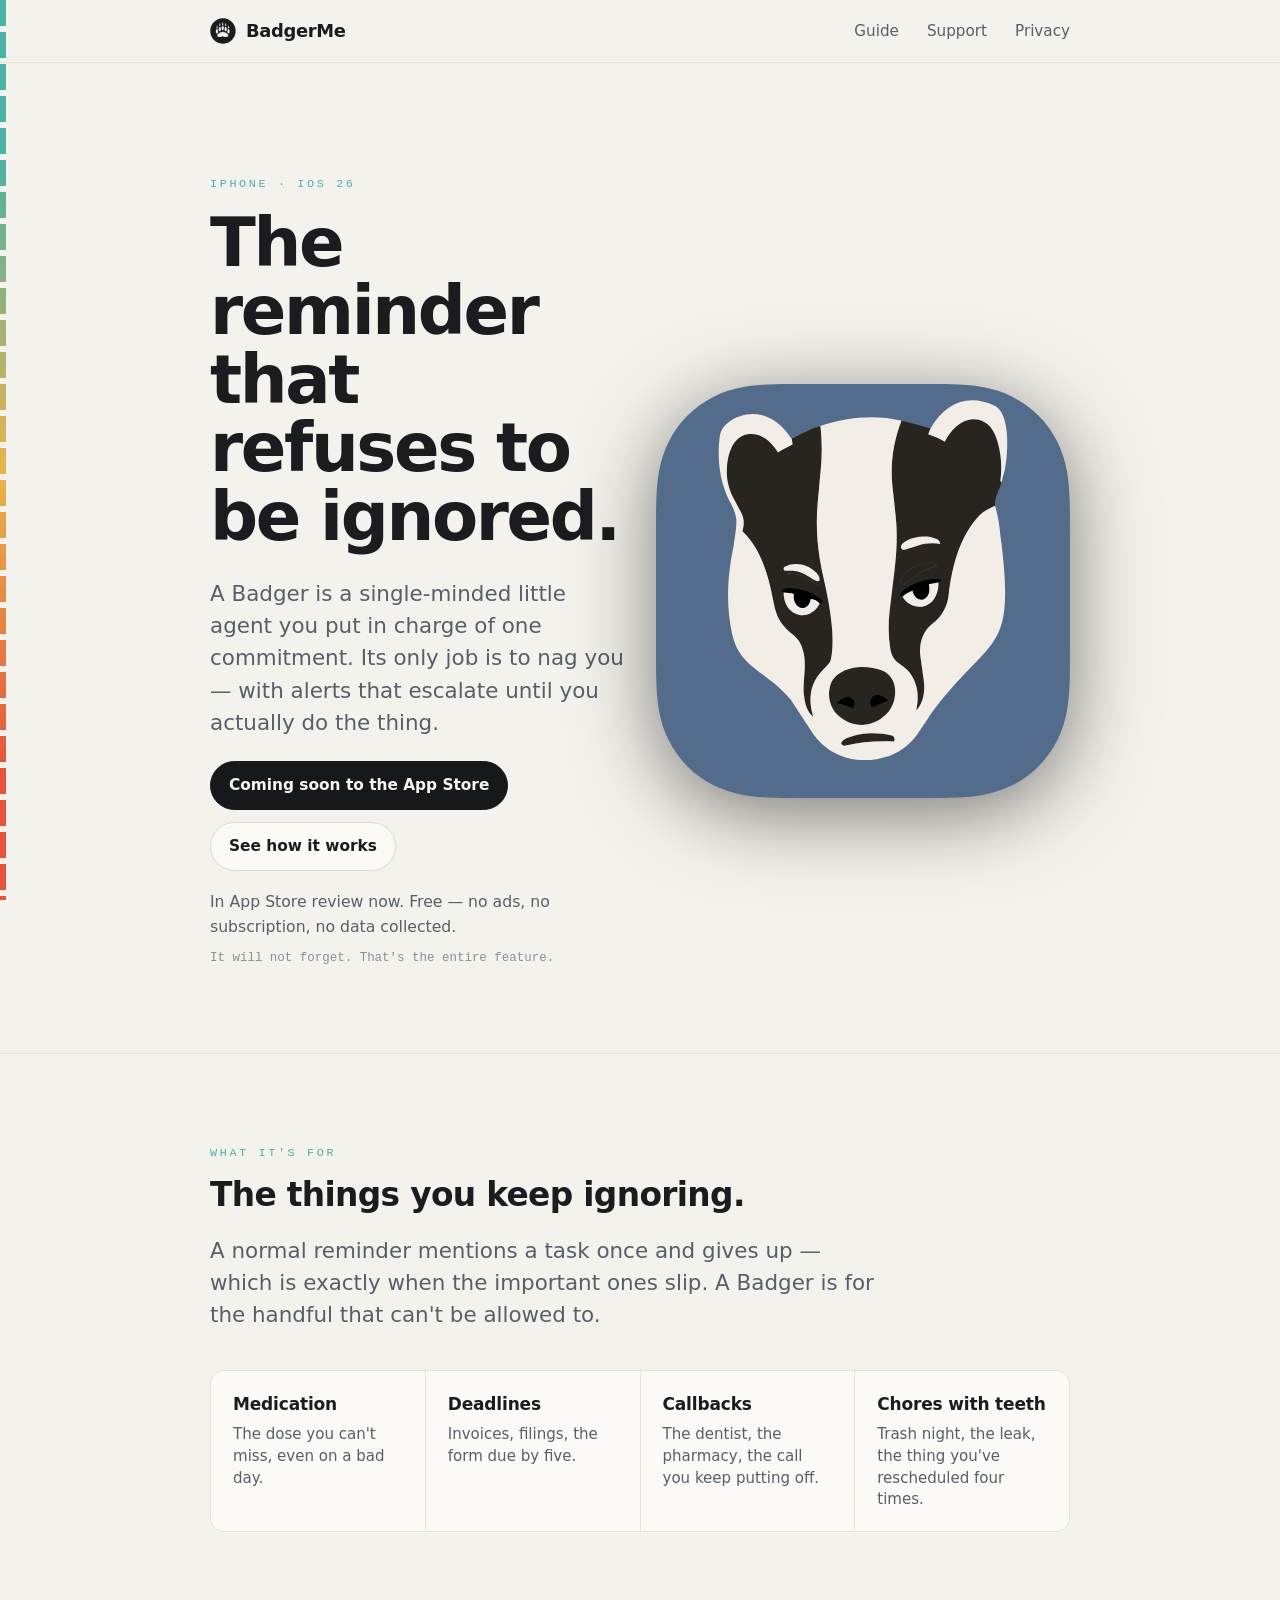
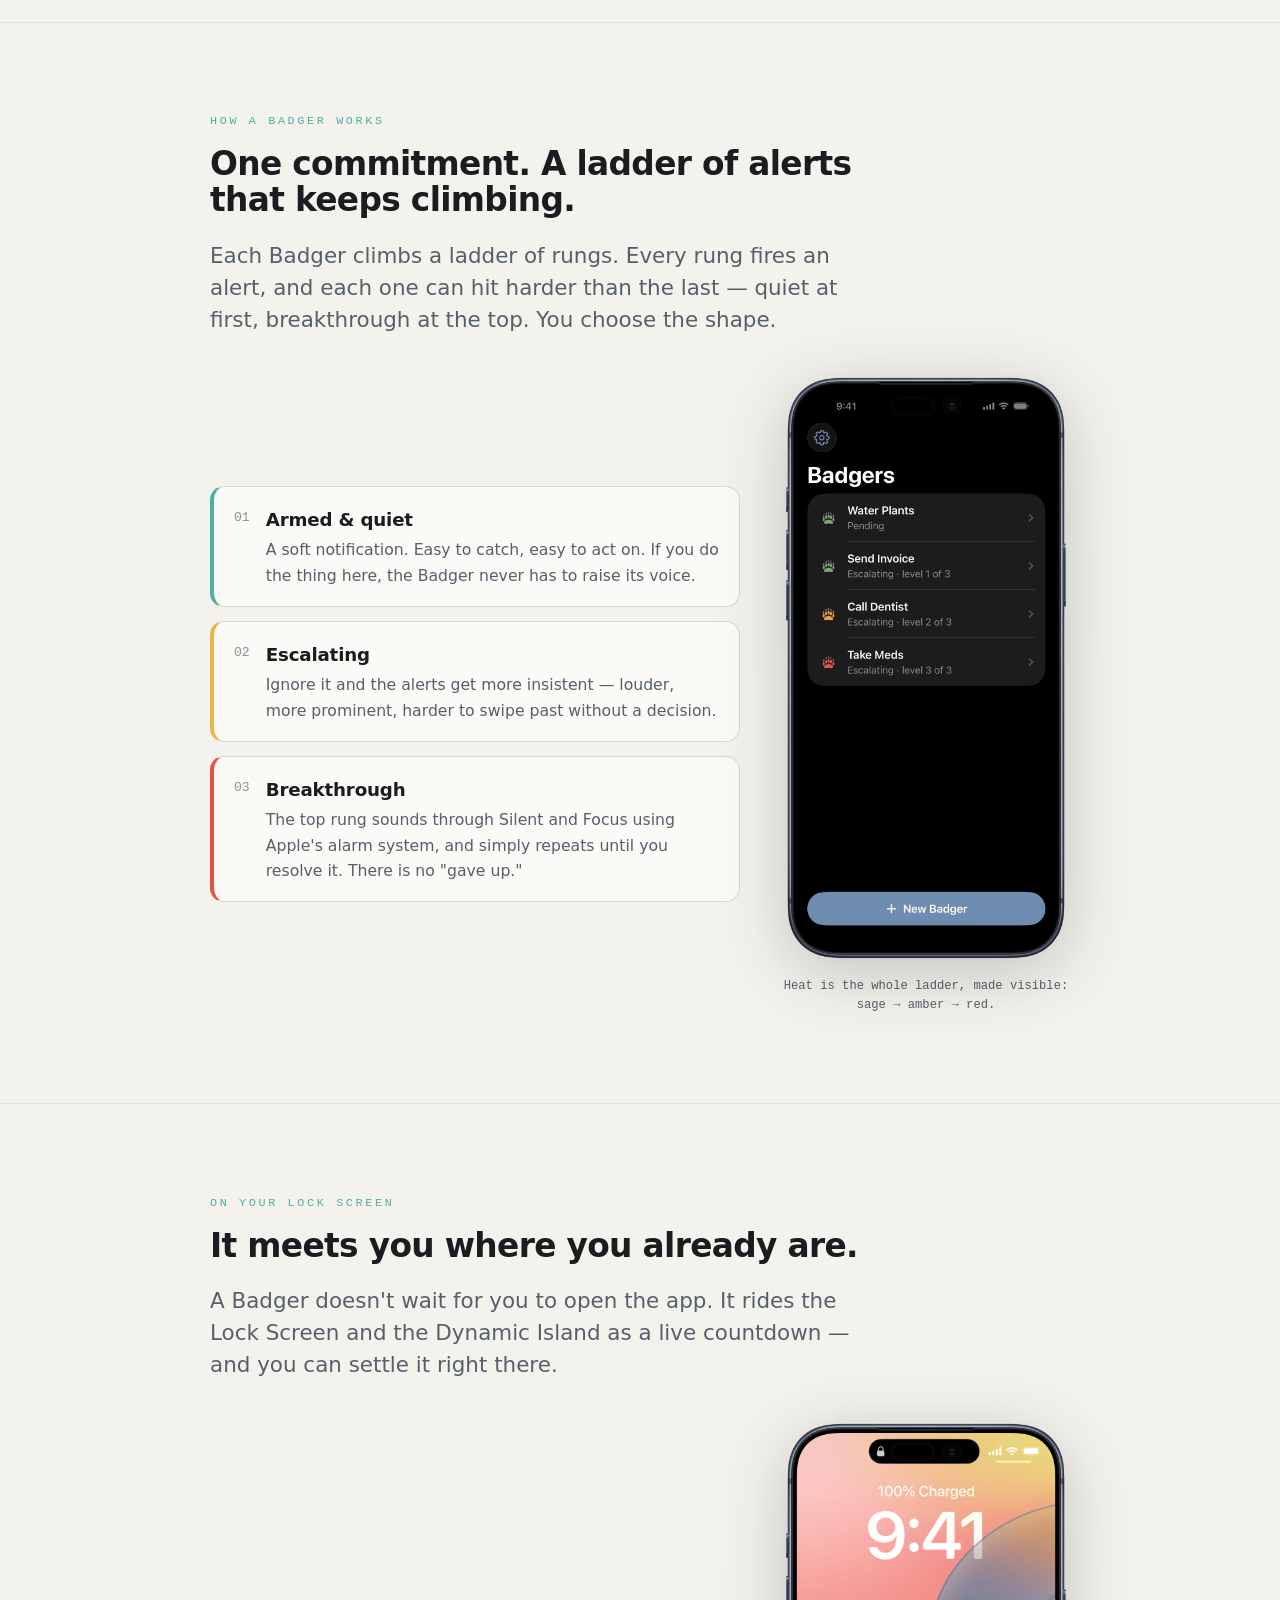
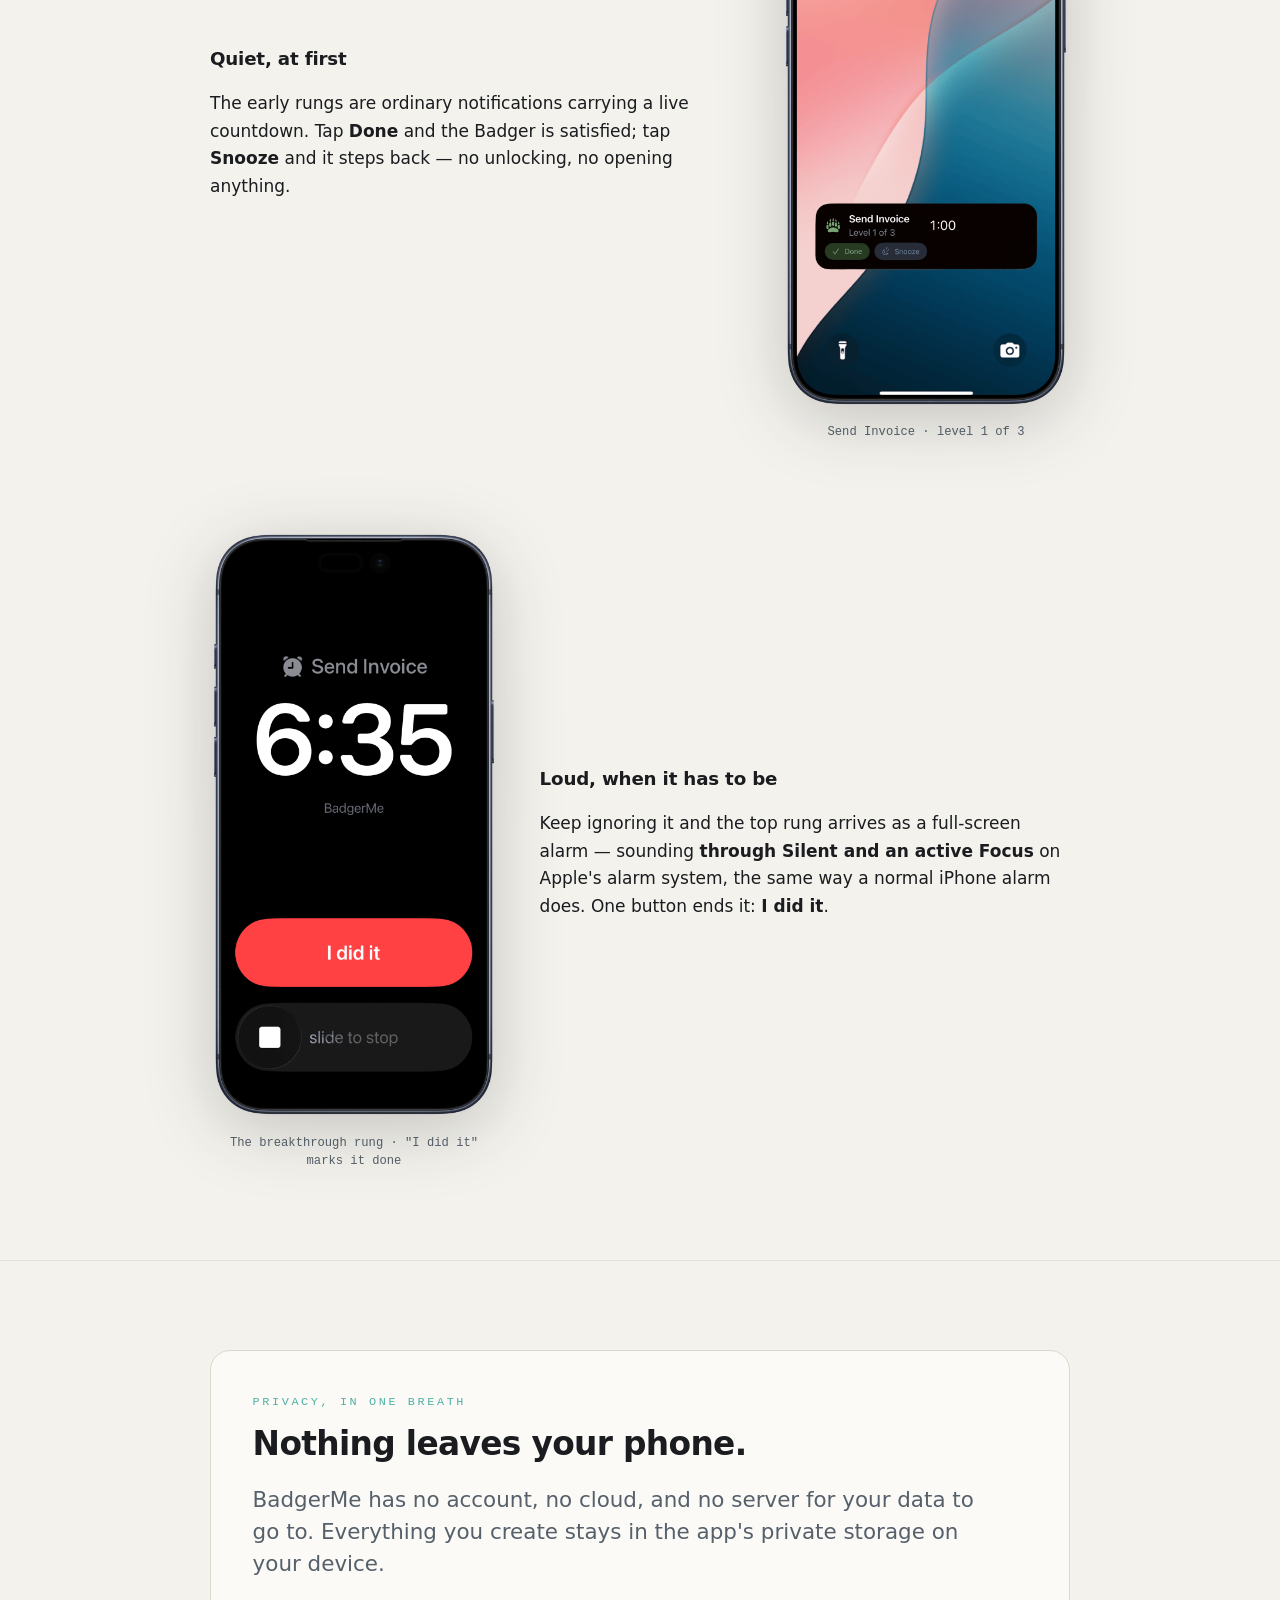
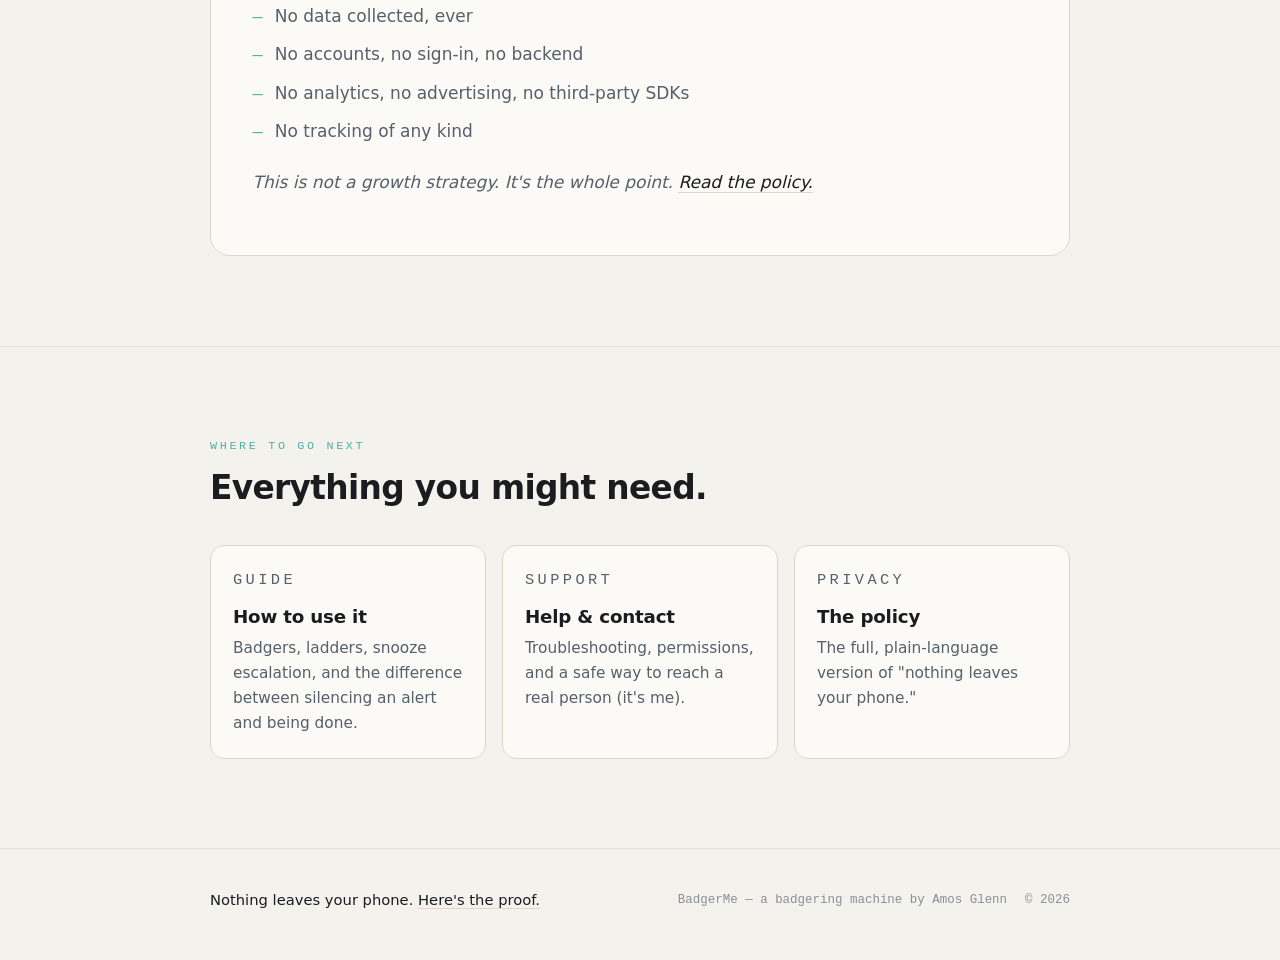
==== commit 144b1eab: "feat(site): social meta, use-case strip, and ladder/sound screenshots Tier 1 — performance, sharing," ====
--- a/docs/index.html
+++ b/docs/index.html
@@ -6,6 +6,24 @@
 <title>BadgerMe: The reminder that refuses to be ignored</title>
 <meta name="description" content="BadgerMe puts a single-minded little agent in charge of one commitment. It nags you with alerts that escalate until you actually do the thing. On your device only — nothing is collected.">
 <link rel="icon" type="image/svg+xml" href="BadgerMe-appIcon-rounded.svg">
+<link rel="canonical" href="https://badgerme.amosglenn.com/">
+<meta name="theme-color" media="(prefers-color-scheme: dark)" content="#14171c">
+<meta name="theme-color" media="(prefers-color-scheme: light)" content="#f4f2ec">
+<link rel="apple-touch-icon" sizes="180x180" href="apple-touch-icon.png">
+<!-- Social share. Absolute URLs use the production domain https://badgerme.amosglenn.com. -->
+<meta property="og:type" content="website">
+<meta property="og:site_name" content="BadgerMe">
+<meta property="og:title" content="BadgerMe: The reminder that refuses to be ignored">
+<meta property="og:description" content="BadgerMe puts a single-minded little agent in charge of one commitment. It nags you with alerts that escalate until you actually do the thing. On your device only — nothing is collected.">
+<meta property="og:url" content="https://badgerme.amosglenn.com/">
+<meta property="og:image" content="https://badgerme.amosglenn.com/BadgerMe-og-card.png">
+<meta property="og:image:width" content="1200">
+<meta property="og:image:height" content="630">
+<meta property="og:image:alt" content="BadgerMe — the reminder that refuses to be ignored, shown on an iPhone.">
+<meta name="twitter:card" content="summary_large_image">
+<meta name="twitter:title" content="BadgerMe: The reminder that refuses to be ignored">
+<meta name="twitter:description" content="BadgerMe puts a single-minded little agent in charge of one commitment. It nags you with alerts that escalate until you actually do the thing. On your device only — nothing is collected.">
+<meta name="twitter:image" content="https://badgerme.amosglenn.com/BadgerMe-og-card.png">
 <link rel="stylesheet" href="styles.css">
 </head>
 <body>
@@ -33,14 +51,43 @@
         <h1>The reminder that refuses to be ignored.</h1>
         <p class="lede">A Badger is a single-minded little agent you put in charge of one commitment. Its only job is to nag you — with alerts that escalate until you actually do the thing.</p>
         <div class="cta-row">
-          <span class="btn btn-primary" aria-disabled="true">Coming to the App Store</span>
+          <span class="btn btn-primary" aria-disabled="true">Coming soon to the App Store</span>
           <a class="btn" href="guide.html">See how it works</a>
         </div>
-        <p class="pill-note" style="margin-top:1.1rem">It will not forget. That's the entire feature.</p>
+        <p class="price-note" style="margin-top:1.1rem">In App Store review now. Free — no ads, no subscription, no data collected.</p>
+        <p class="pill-note" style="margin-top:0.55rem">It will not forget. That's the entire feature.</p>
       </div>
       <div>
         <img class="hero-illu" src="BadgerMe-appIcon-rounded.svg" alt="A badger, dead set on getting your attention.">
       </div>
+    </div>
+  </section>
+
+  <section class="section" id="for">
+    <div class="wrap">
+      <div class="section-head">
+        <p class="eyebrow">What it's for</p>
+        <h2>The things you keep ignoring.</h2>
+        <p class="lede" style="max-width:54ch">A normal reminder mentions a task once and gives up — which is exactly when the important ones slip. A Badger is for the handful that can't be allowed to.</p>
+      </div>
+      <ul class="usecase-list">
+        <li>
+          <strong>Medication</strong>
+          <span>The dose you can't miss, even on a bad day.</span>
+        </li>
+        <li>
+          <strong>Deadlines</strong>
+          <span>Invoices, filings, the form due by five.</span>
+        </li>
+        <li>
+          <strong>Callbacks</strong>
+          <span>The dentist, the pharmacy, the call you keep putting off.</span>
+        </li>
+        <li>
+          <strong>Chores with teeth</strong>
+          <span>Trash night, the leak, the thing you've rescheduled four times.</span>
+        </li>
+      </ul>
     </div>
   </section>
 
@@ -78,7 +125,7 @@
           </div>
         </div>
         <figure class="showcase-media">
-          <img class="shot" width="980" height="2000"
+          <img class="shot" loading="lazy" decoding="async" width="980" height="2000"
                src="BadgerMe-screenshot-list-web.png"
                alt="The BadgerMe list showing four Badgers: Water Plants (pending), Send Invoice at level 1 of 3, Call Dentist at level 2 of 3, and Take Meds at level 3 of 3, each with a paw icon coloured by heat.">
           <figcaption>Heat is the whole ladder, made visible: sage → amber → red.</figcaption>
@@ -101,7 +148,7 @@
           <p>The early rungs are ordinary notifications carrying a live countdown. Tap <strong>Done</strong> and the Badger is satisfied; tap <strong>Snooze</strong> and it steps back — no unlocking, no opening anything.</p>
         </div>
         <figure class="showcase-media">
-          <img class="shot" width="980" height="2000"
+          <img class="shot" loading="lazy" decoding="async" width="980" height="2000"
                src="BadgerMe-screenshot-live-activity-web.png"
                alt="A BadgerMe Live Activity on the iPhone Lock Screen showing Send Invoice at level 1 of 3 with a one-minute countdown and Done and Snooze buttons.">
           <figcaption>Send Invoice · level 1 of 3</figcaption>
@@ -114,7 +161,7 @@
           <p>Keep ignoring it and the top rung arrives as a full-screen alarm — sounding <strong>through Silent and an active Focus</strong> on Apple's alarm system, the same way a normal iPhone alarm does. One button ends it: <strong>I did it</strong>.</p>
         </div>
         <figure class="showcase-media">
-          <img class="shot" width="980" height="2000"
+          <img class="shot" loading="lazy" decoding="async" width="980" height="2000"
                src="BadgerMe-screenshot-locked-alarm-web.png"
                alt="A full-screen BadgerMe breakthrough alarm for Send Invoice showing a large red 'I did it' button and a slide-to-stop control.">
           <figcaption>The breakthrough rung · "I did it" marks it done</figcaption>
--- a/docs/styles.css
+++ b/docs/styles.css
@@ -154,7 +154,6 @@
   display: block; height: auto;
   width: min(100%, 620px);
   margin: 1.6rem auto 0;
-  //background: radial-gradient(58% 62% at 50% 46%, rgba(233,230,222,0.05), transparent 72%);
   filter: drop-shadow(0 16px 40px rgba(0,0,0,0.5));
 }
 
@@ -171,6 +170,8 @@
 .btn-primary { background: var(--ink); color: #14171c; border-color: var(--ink); font-weight: 700; }
 .btn-primary:hover { background: #fff; border-color: #fff; }
 .pill-note { font-family: var(--font-mono); font-size: 0.78rem; color: var(--ink-faint); }
+/* Price / launch line — a touch more present than the wry mono note above. */
+.price-note { color: var(--ink-dim); font-size: 0.98rem; margin: 0; }
 
 /* ---------- sections ---------- */
 .section { padding: var(--step) 0; border-top: 1px solid var(--line-soft); }
@@ -190,6 +191,26 @@
 .rung.cool { --heat: var(--cool); }
 .rung.warm { --heat: var(--warm); }
 .rung.hot  { --heat: var(--hot); }
+
+/* use-case strip: concrete jobs, hairline-divided, no artwork.
+   1px grid gaps over a line-coloured backing paint the dividers. */
+.usecase-list {
+  list-style: none; margin: 0; padding: 0;
+  display: grid; gap: 1px; grid-template-columns: 1fr;
+  background: var(--line-soft);
+  border: 1px solid var(--line-soft);
+  border-radius: var(--r-md);
+  overflow: hidden;
+}
+@media (min-width: 560px) { .usecase-list { grid-template-columns: 1fr 1fr; } }
+@media (min-width: 900px) { .usecase-list { grid-template-columns: repeat(4, 1fr); } }
+.usecase-list li {
+  background: var(--surface);
+  padding: 20px 22px;
+  display: flex; flex-direction: column; gap: 6px;
+}
+.usecase-list strong { color: var(--ink); font-weight: 700; letter-spacing: -0.01em; }
+.usecase-list span { color: var(--ink-dim); font-size: 0.94rem; line-height: 1.45; }
 
 /* privacy panel */
 .panel {
@@ -282,7 +303,7 @@
 .showcase-media figcaption,
 .shot-cap {
   margin-top: 0.95rem;
-  color: var(--ink-faint);
+  color: var(--ink-dim);   /* WCAG AA: --ink-faint fails at this size */
   font-family: var(--font-mono);
   font-size: 0.76rem;
   line-height: 1.5;
@@ -301,11 +322,33 @@
 .prose-shot .shot { margin: 0 auto; }
 .prose-shot figcaption {
   margin-top: 0.9rem;
-  color: var(--ink-faint);
+  color: var(--ink-dim);   /* WCAG AA */
   font-size: 0.9rem;
   font-style: italic;
   text-align: center;
 }
+
+/* Frameless UI screenshots (no device bezel baked in): round the corners
+   ourselves and lift with a border + shadow so they read as clean app cards.
+   Use .uishot for these; .shot stays for the transparent phone mockups. */
+.uishot {
+  display: block; width: 100%; height: auto;
+  border-radius: 16px;
+  border: 1px solid var(--line);
+  box-shadow: 0 16px 38px rgba(0,0,0,0.42);
+}
+
+/* A row of screenshots that compare (e.g. the three ladder shapes).
+   Stacks on narrow, goes side-by-side once there's room. */
+.shot-row { display: grid; gap: clamp(14px, 3vw, 22px); grid-template-columns: 1fr; margin: 2.2rem 0 0.5rem; }
+@media (min-width: 620px) { .shot-row-3 { grid-template-columns: repeat(3, 1fr); } }
+.shot-row figure { margin: 0; }
+.shot-row figcaption {
+  margin-top: 0.8rem; text-align: center;
+  font-family: var(--font-mono); font-size: 0.74rem; letter-spacing: 0.04em;
+  color: var(--ink-dim);
+}
+.shot-row figcaption strong { display: block; color: var(--ink); font-size: 0.92rem; letter-spacing: -0.01em; margin-bottom: 1px; }
 
 /* ---------- light mode (dark-first, but don't blind light-mode users) ---------- */
 @media (prefers-color-scheme: light) {
@@ -326,4 +369,5 @@
   .site-head { background: color-mix(in srgb, var(--bg) 82%, transparent); }
   /* Softer device shadow on the light background. */
   .shot { filter: drop-shadow(0 14px 34px rgba(20,23,28,0.22)); }
-}
+  .uishot { box-shadow: 0 12px 30px rgba(20,23,28,0.16); }
+}
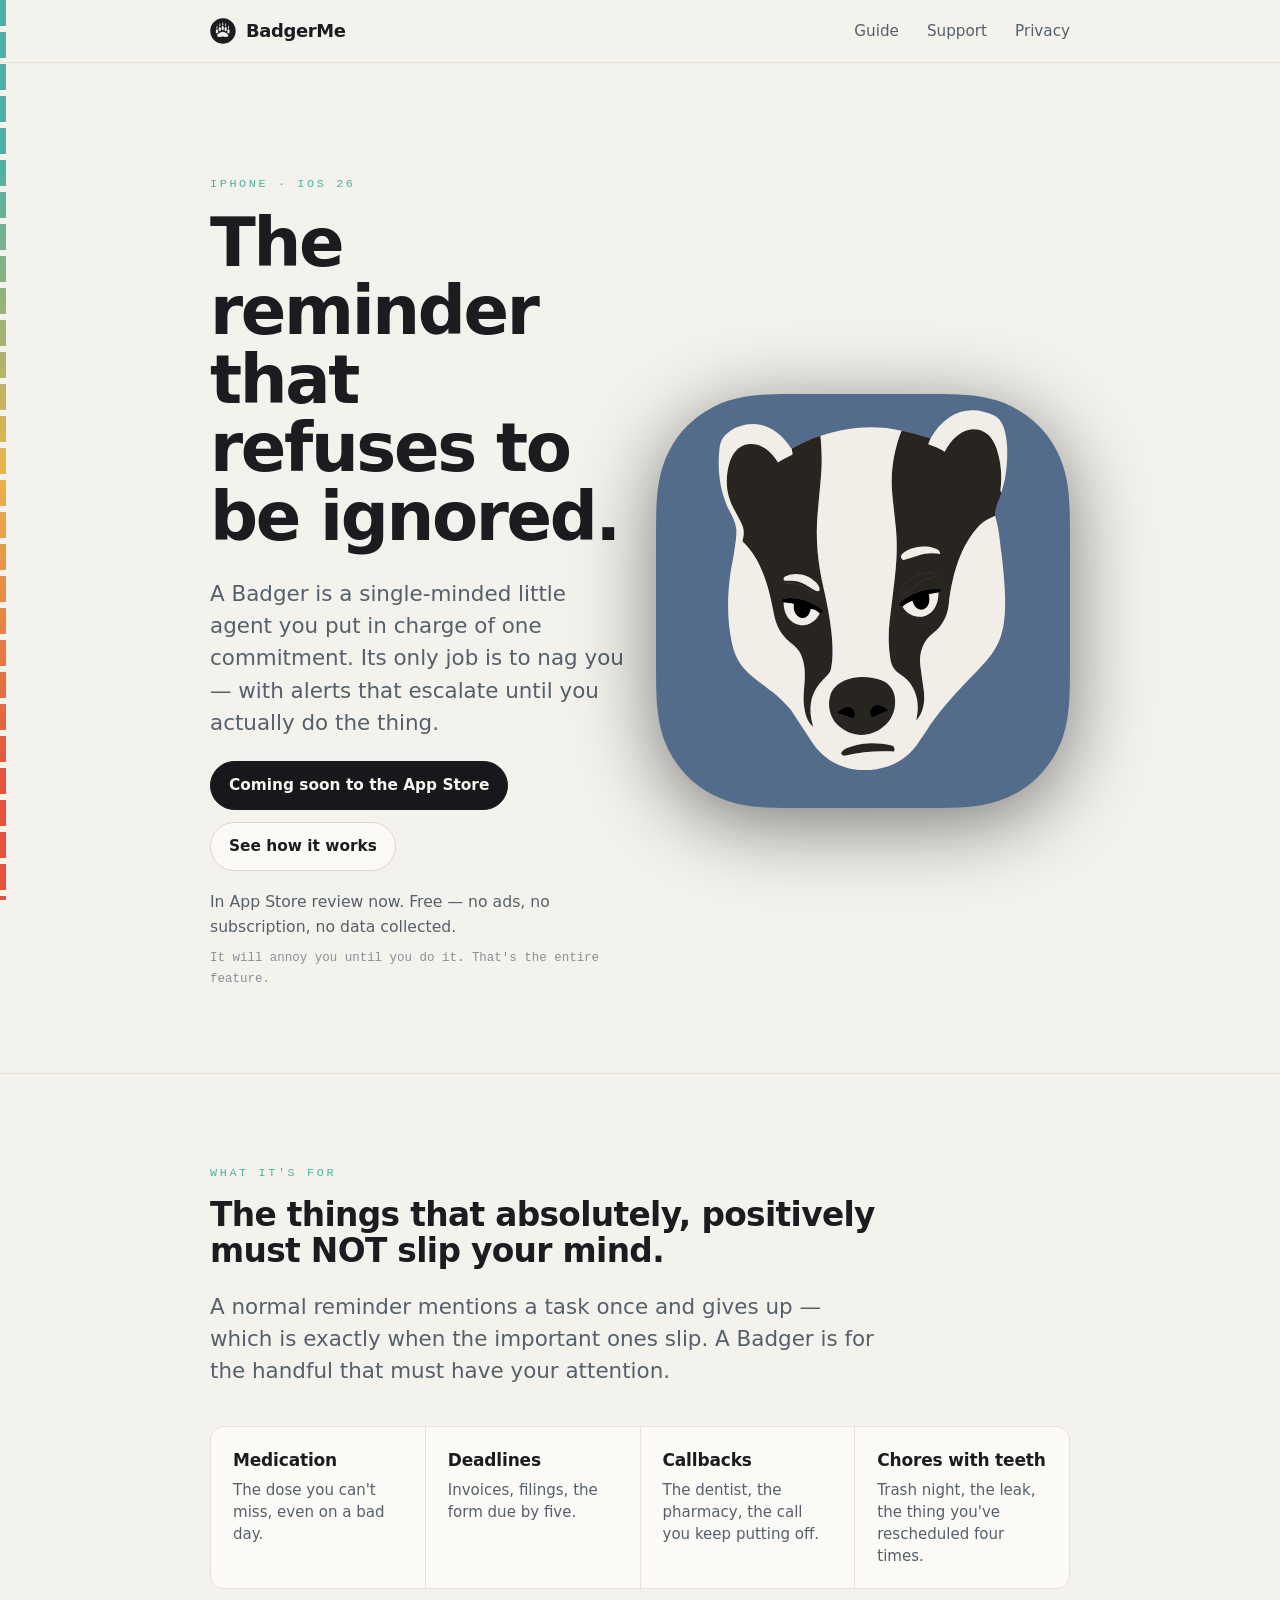
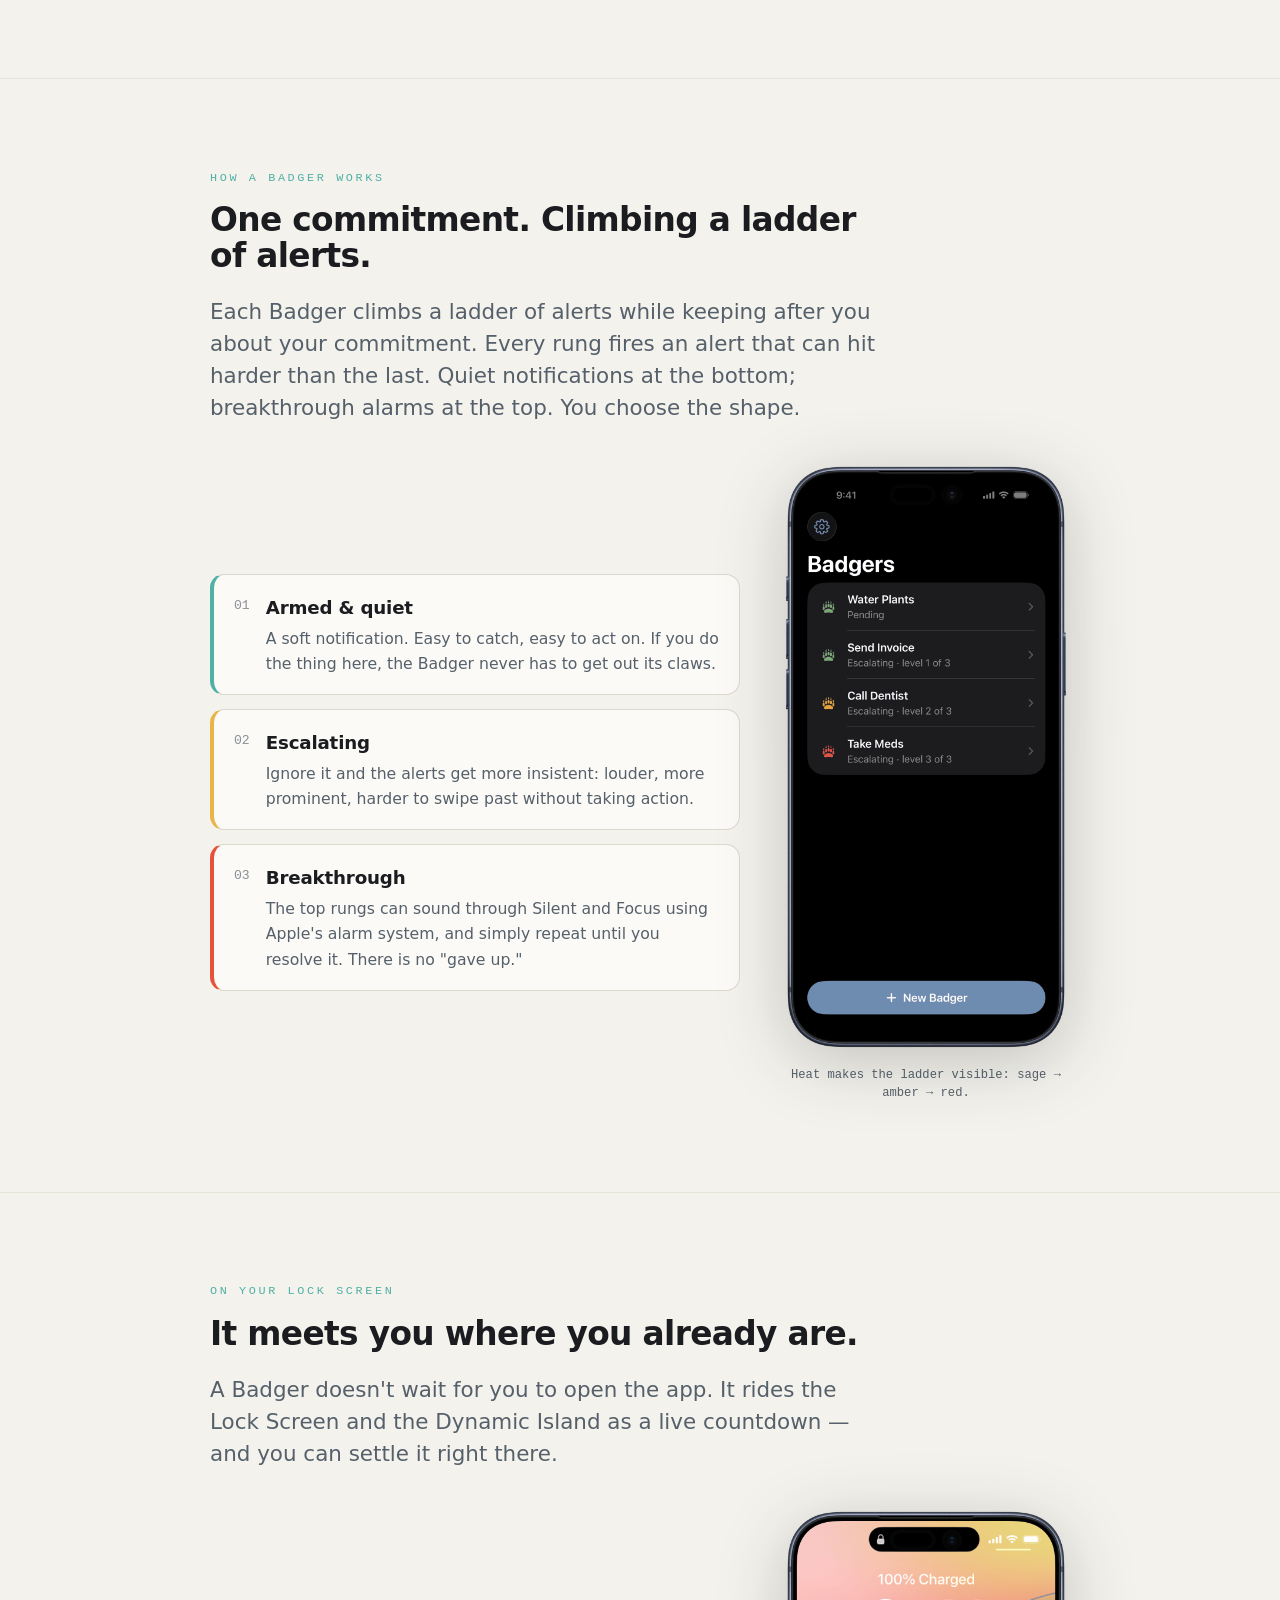
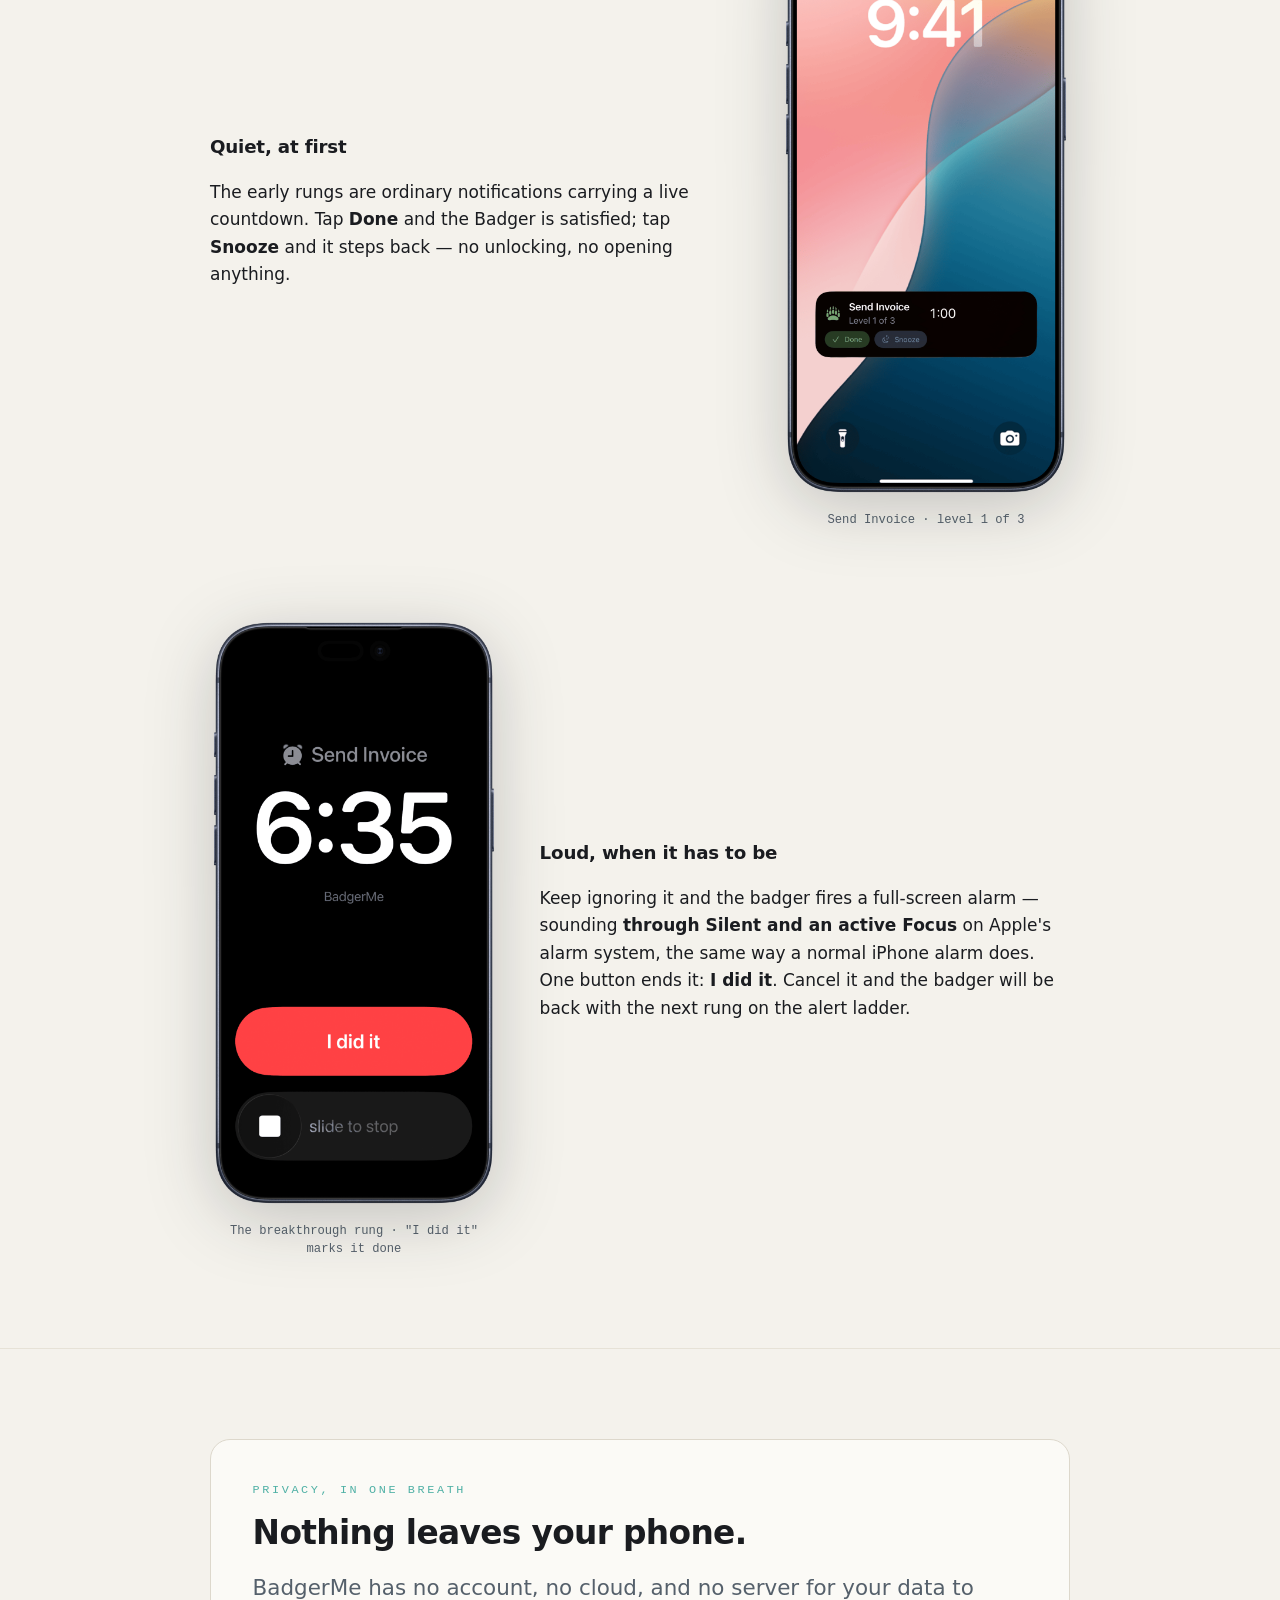
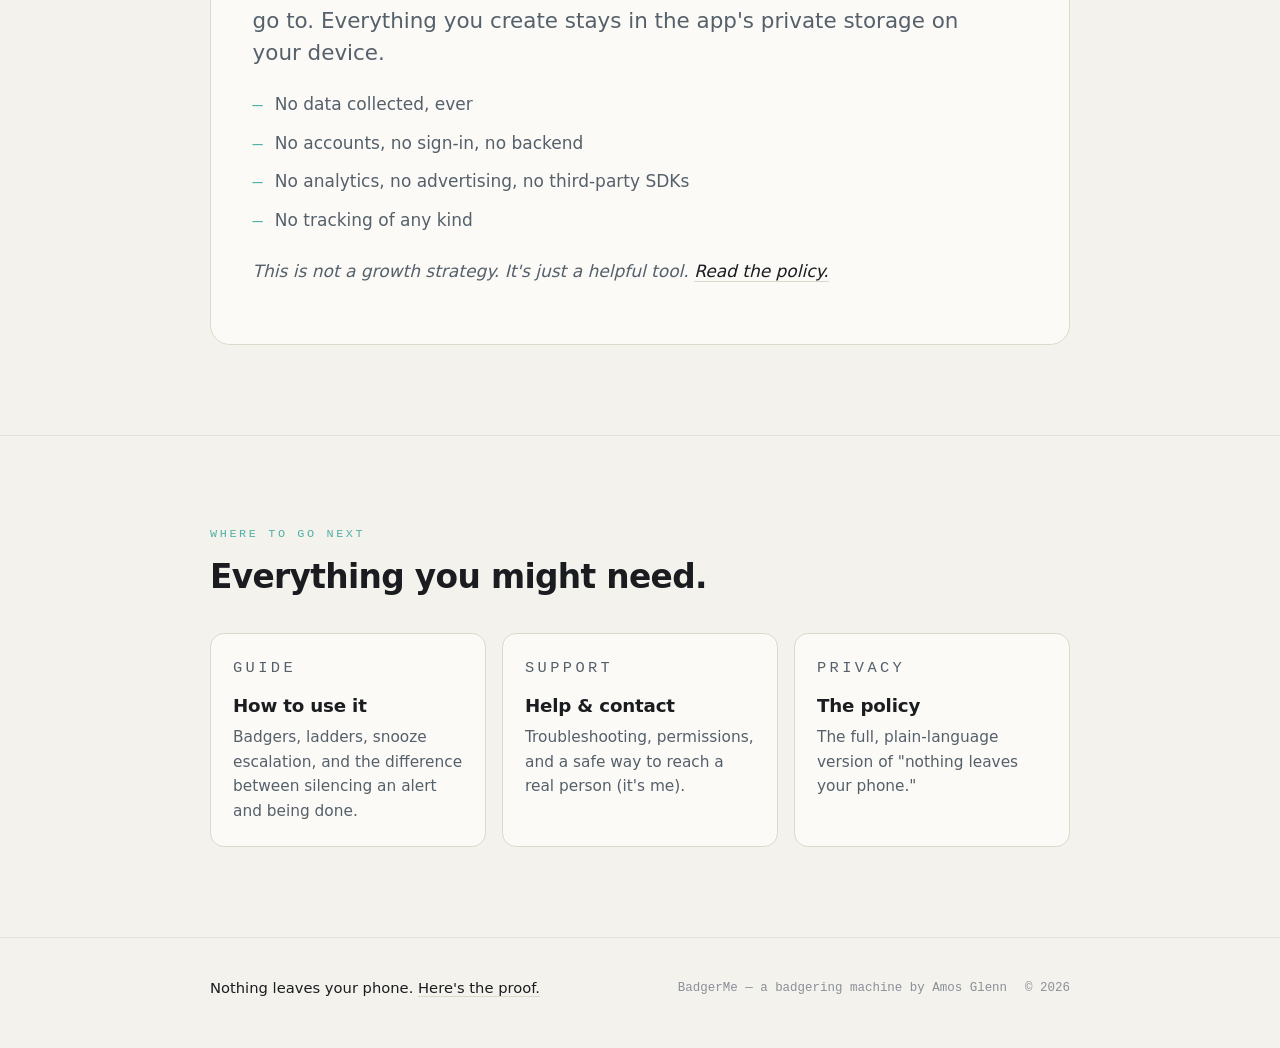
==== commit bcb82abb: "chore(site): update copy" ====
--- a/docs/index.html
+++ b/docs/index.html
@@ -3,7 +3,7 @@
 <head>
 <meta charset="utf-8">
 <meta name="viewport" content="width=device-width, initial-scale=1">
-<title>BadgerMe: The reminder that refuses to be ignored</title>
+<title>BadgerMe: Reminders that refuse to be ignored</title>
 <meta name="description" content="BadgerMe puts a single-minded little agent in charge of one commitment. It nags you with alerts that escalate until you actually do the thing. On your device only — nothing is collected.">
 <link rel="icon" type="image/svg+xml" href="BadgerMe-appIcon-rounded.svg">
 <link rel="canonical" href="https://badgerme.amosglenn.com/">
@@ -13,7 +13,7 @@
 <!-- Social share. Absolute URLs use the production domain https://badgerme.amosglenn.com. -->
 <meta property="og:type" content="website">
 <meta property="og:site_name" content="BadgerMe">
-<meta property="og:title" content="BadgerMe: The reminder that refuses to be ignored">
+<meta property="og:title" content="BadgerMe: Reminders that refuse to be ignored">
 <meta property="og:description" content="BadgerMe puts a single-minded little agent in charge of one commitment. It nags you with alerts that escalate until you actually do the thing. On your device only — nothing is collected.">
 <meta property="og:url" content="https://badgerme.amosglenn.com/">
 <meta property="og:image" content="https://badgerme.amosglenn.com/BadgerMe-og-card.png">
@@ -55,7 +55,7 @@
           <a class="btn" href="guide.html">See how it works</a>
         </div>
         <p class="price-note" style="margin-top:1.1rem">In App Store review now. Free — no ads, no subscription, no data collected.</p>
-        <p class="pill-note" style="margin-top:0.55rem">It will not forget. That's the entire feature.</p>
+        <p class="pill-note" style="margin-top:0.55rem">It will annoy you until you do it. That's the entire feature.</p>
       </div>
       <div>
         <img class="hero-illu" src="BadgerMe-appIcon-rounded.svg" alt="A badger, dead set on getting your attention.">
@@ -67,8 +67,8 @@
     <div class="wrap">
       <div class="section-head">
         <p class="eyebrow">What it's for</p>
-        <h2>The things you keep ignoring.</h2>
-        <p class="lede" style="max-width:54ch">A normal reminder mentions a task once and gives up — which is exactly when the important ones slip. A Badger is for the handful that can't be allowed to.</p>
+        <h2>The things that absolutely, positively must NOT slip your mind.</h2>
+        <p class="lede" style="max-width:54ch">A normal reminder mentions a task once and gives up — which is exactly when the important ones slip. A Badger is for the handful that must have your attention.</p>
       </div>
       <ul class="usecase-list">
         <li>
@@ -95,8 +95,8 @@
     <div class="wrap">
       <div class="section-head">
         <p class="eyebrow">How a Badger works</p>
-        <h2>One commitment. A ladder of alerts that keeps climbing.</h2>
-        <p class="lede" style="max-width:52ch">Each Badger climbs a ladder of rungs. Every rung fires an alert, and each one can hit harder than the last — quiet at first, breakthrough at the top. You choose the shape.</p>
+        <h2>One commitment. Climbing a ladder of alerts.</h2>
+        <p class="lede" style="max-width:52ch">Each Badger climbs a ladder of alerts while keeping after you about your commitment. Every rung fires an alert that can hit harder than the last. Quiet notifications at the bottom; breakthrough alarms at the top. You choose the shape.</p>
       </div>
       <div class="showcase">
         <div class="showcase-text">
@@ -105,21 +105,21 @@
               <span class="rung-no">01</span>
               <div>
                 <h3>Armed &amp; quiet</h3>
-                <p>A soft notification. Easy to catch, easy to act on. If you do the thing here, the Badger never has to raise its voice.</p>
+                <p>A soft notification. Easy to catch, easy to act on. If you do the thing here, the Badger never has to get out its claws.</p>
               </div>
             </div>
             <div class="rung warm">
               <span class="rung-no">02</span>
               <div>
                 <h3>Escalating</h3>
-                <p>Ignore it and the alerts get more insistent — louder, more prominent, harder to swipe past without a decision.</p>
+                <p>Ignore it and the alerts get more insistent: louder, more prominent, harder to swipe past without taking action.</p>
               </div>
             </div>
             <div class="rung hot">
               <span class="rung-no">03</span>
               <div>
                 <h3>Breakthrough</h3>
-                <p>The top rung sounds through Silent and Focus using Apple's alarm system, and simply repeats until you resolve it. There is no "gave up."</p>
+                <p>The top rungs can sound through Silent and Focus using Apple's alarm system, and simply repeat until you resolve it. There is no "gave up."</p>
               </div>
             </div>
           </div>
@@ -128,7 +128,7 @@
           <img class="shot" loading="lazy" decoding="async" width="980" height="2000"
                src="BadgerMe-screenshot-list-web.png"
                alt="The BadgerMe list showing four Badgers: Water Plants (pending), Send Invoice at level 1 of 3, Call Dentist at level 2 of 3, and Take Meds at level 3 of 3, each with a paw icon coloured by heat.">
-          <figcaption>Heat is the whole ladder, made visible: sage → amber → red.</figcaption>
+          <figcaption>Heat makes the ladder visible: sage → amber → red.</figcaption>
         </figure>
       </div>
     </div>
@@ -158,7 +158,7 @@
       <div class="showcase reverse">
         <div class="showcase-text">
           <h3>Loud, when it has to be</h3>
-          <p>Keep ignoring it and the top rung arrives as a full-screen alarm — sounding <strong>through Silent and an active Focus</strong> on Apple's alarm system, the same way a normal iPhone alarm does. One button ends it: <strong>I did it</strong>.</p>
+          <p>Keep ignoring it and the badger fires a full-screen alarm — sounding <strong>through Silent and an active Focus</strong> on Apple's alarm system, the same way a normal iPhone alarm does. One button ends it: <strong>I did it</strong>. Cancel it and the badger will be back with the next rung on the alert ladder.</p>
         </div>
         <figure class="showcase-media">
           <img class="shot" loading="lazy" decoding="async" width="980" height="2000"
@@ -182,7 +182,7 @@
           <li><span class="tick">—</span> No analytics, no advertising, no third-party SDKs</li>
           <li><span class="tick">—</span> No tracking of any kind</li>
         </ul>
-        <p class="beat" style="margin-top:1.4rem">This is not a growth strategy. It's the whole point. <a href="privacy.html">Read the policy.</a></p>
+        <p class="beat" style="margin-top:1.4rem">This is not a growth strategy. It's just a helpful tool. <a href="privacy.html">Read the policy.</a></p>
       </div>
     </div>
   </section>
